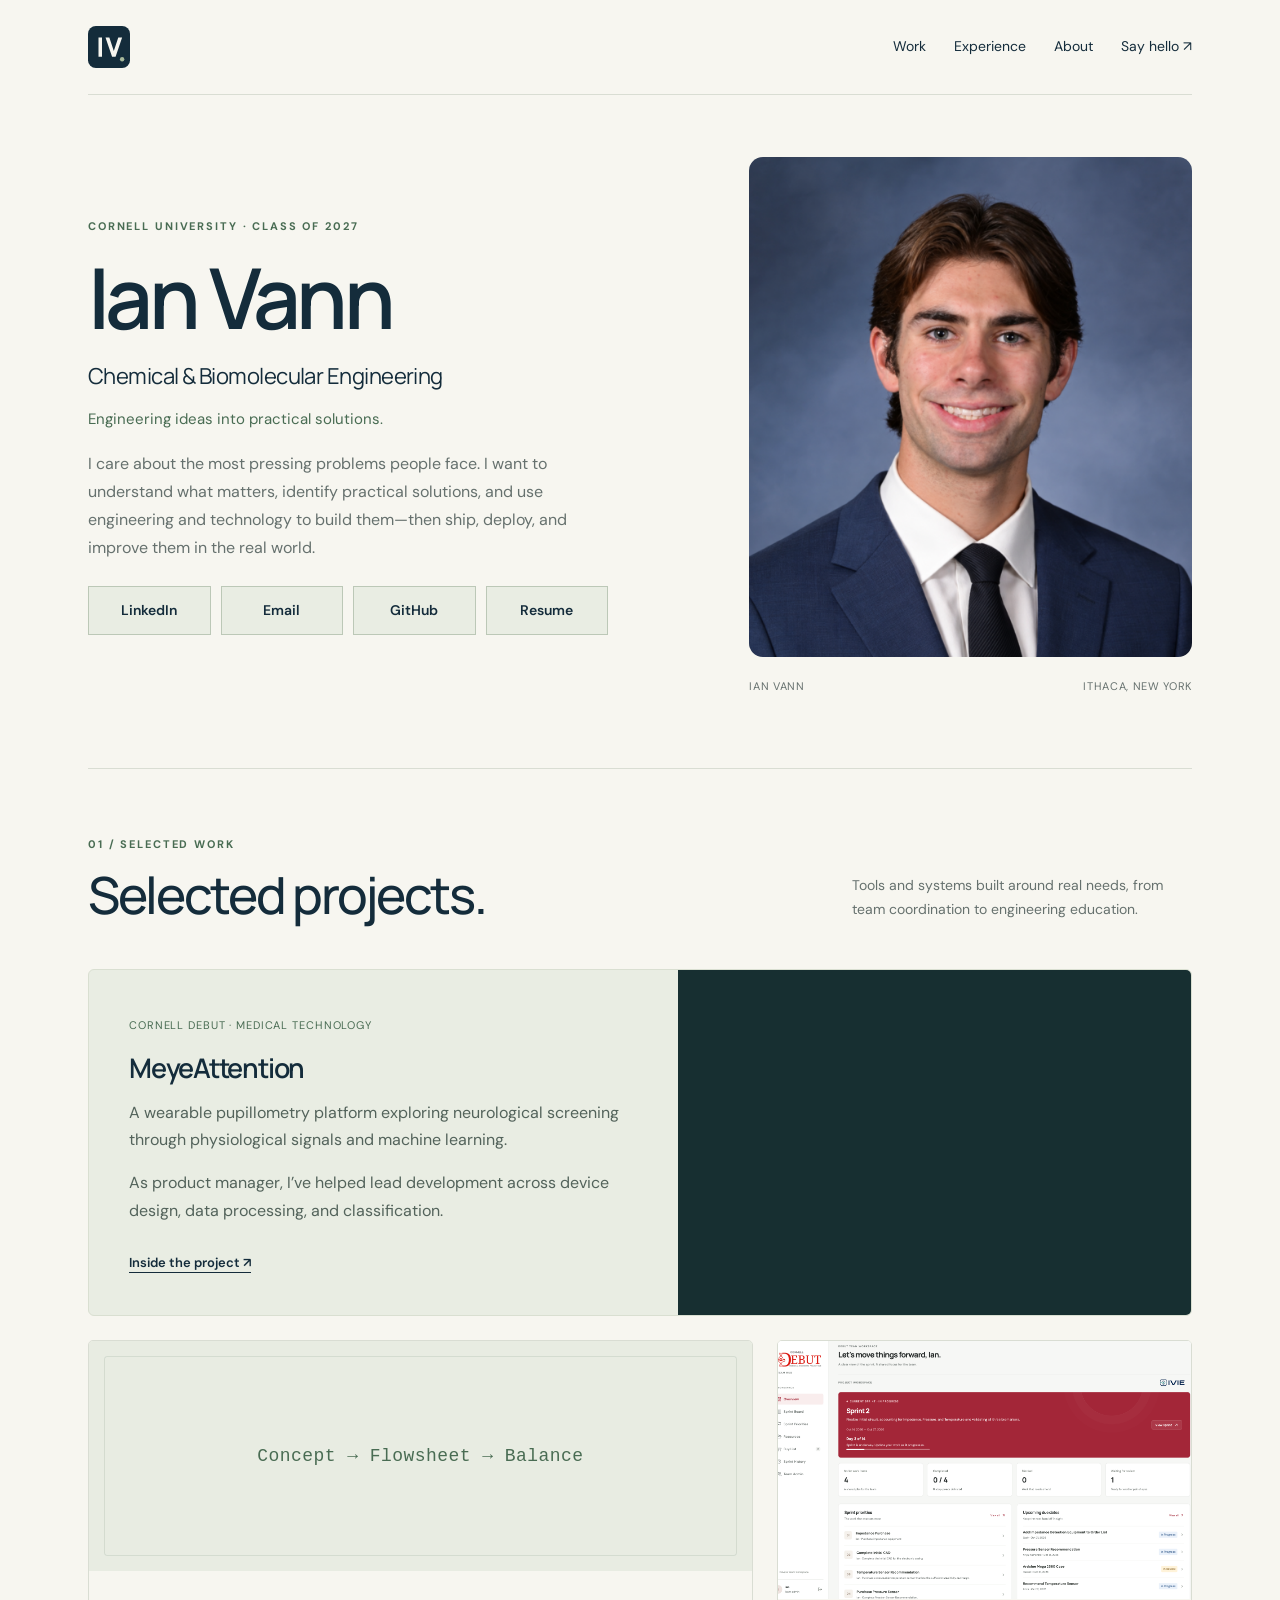
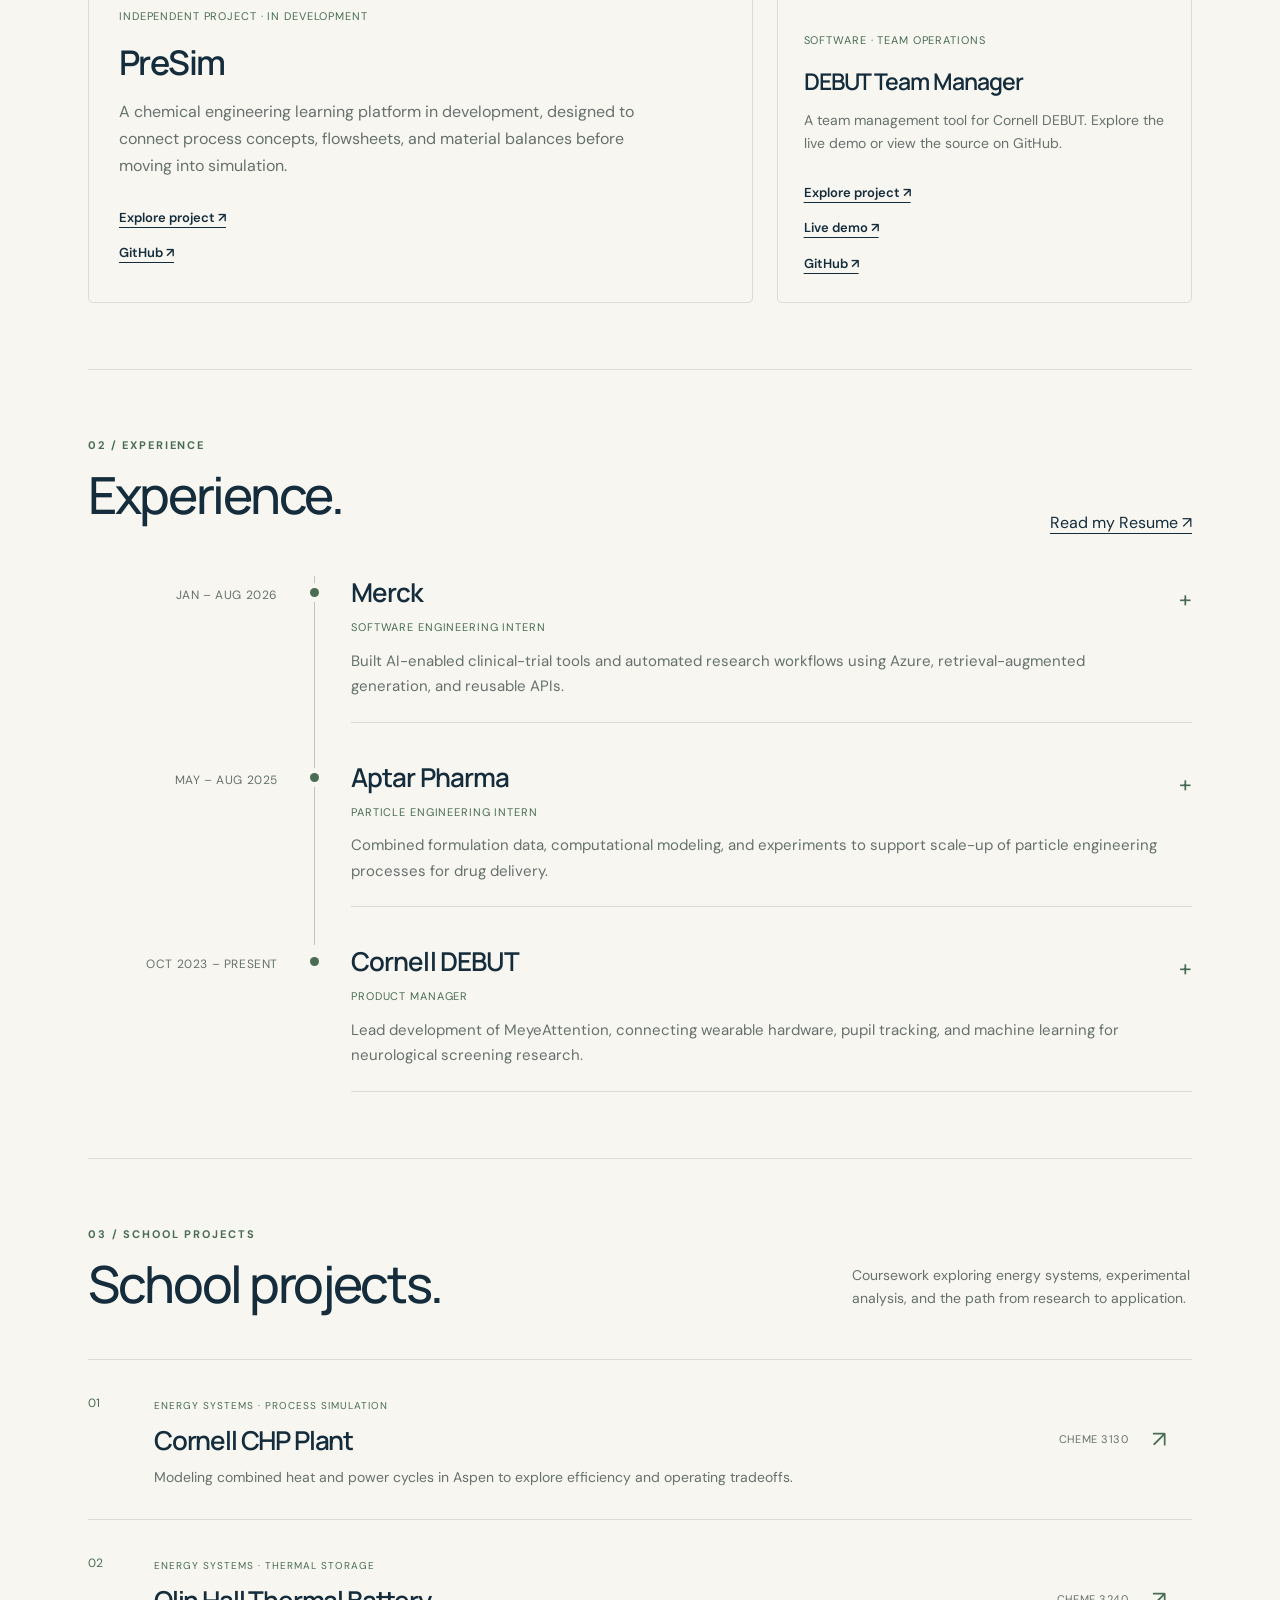
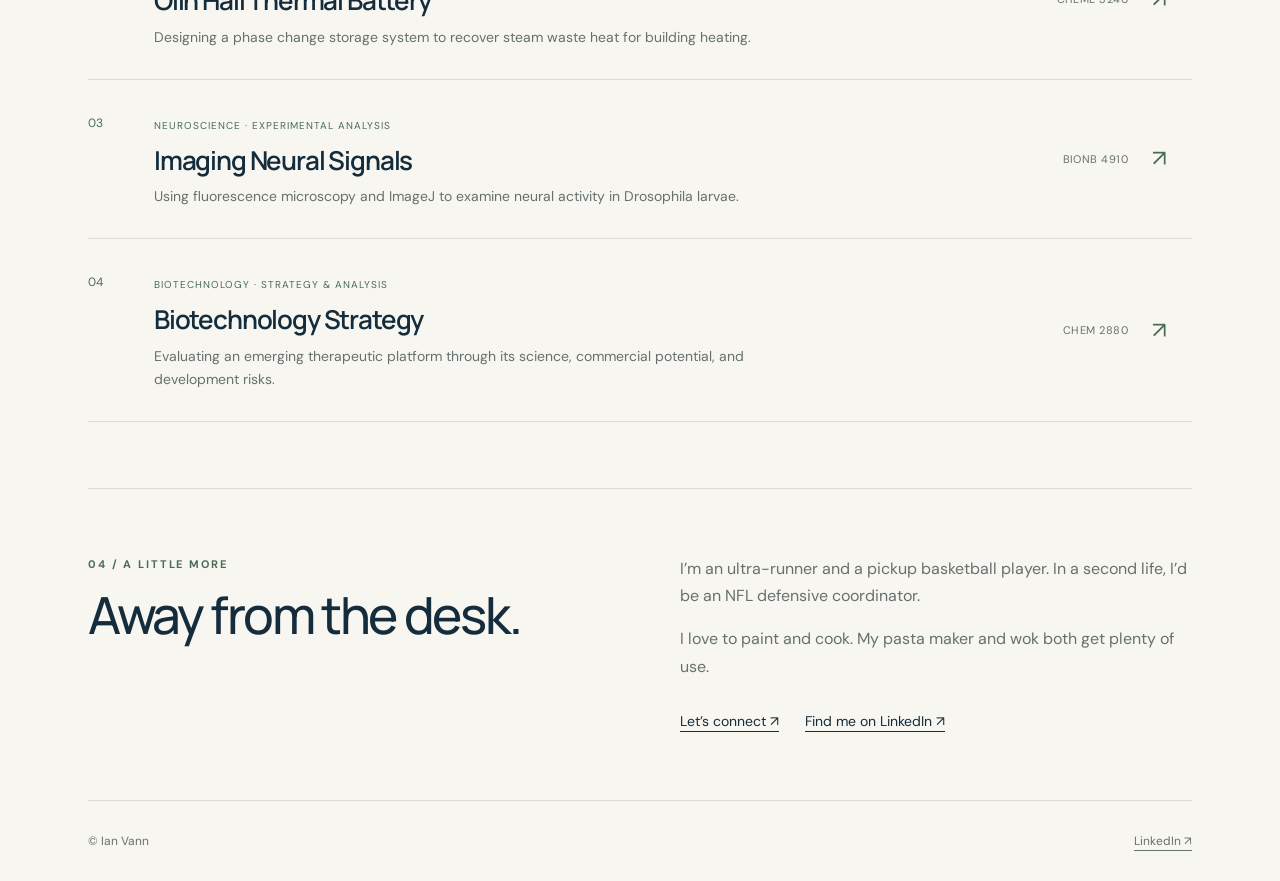
==== index.html @ 7e80efa7 "Use Ian Vann Portfolio as browser tab title" ====
<!doctype html><html lang="en"><head><meta charset="utf-8"><meta name="viewport" content="width=device-width,initial-scale=1"><meta name="description" content="Ian Vann — Cornell engineering student building practical solutions with engineering, software, and emerging technology."><meta name="theme-color" content="#f7f6f0"><title>Ian Vann Portfolio</title><link rel="stylesheet" href="./style.css?v=site-flow-1"><link rel="icon" type="image/svg+xml" href="./assets/monogram.svg"></head><body><a class="skip" href="#main">Skip to content</a><div class="wrap"><header class="nav"><a class="brand" href="./" aria-label="Ian Vann home"><img class="brand-mark" src="./assets/monogram.svg" alt="IV" width="42" height="42"></a><nav class="navlinks" aria-label="Main navigation"><a href="./#work">Work</a><a href="./#experience">Experience</a><a href="./#about">About</a><a href="mailto:icv3@cornell.edu">Say hello ↗</a></nav></header><main id="main"><section class="hero"><div><div class="eyebrow">Cornell University · Class of 2027</div><h1 class="name-heading">Ian Vann</h1><p class="major">Chemical &amp; Biomolecular Engineering</p><p class="personal-tagline">Engineering ideas into practical solutions.</p><p class="hero-belief">I care about the most pressing problems people face. I want to understand what matters, identify practical solutions, and use engineering and technology to build them—then ship, deploy, and improve them in the real world.</p><nav class="profile-nodes" aria-label="Profiles and contact"><a class="profile-node" href="https://www.linkedin.com/in/ian-vann/">LinkedIn</a><a class="profile-node" href="mailto:icv3@cornell.edu">Email</a><a class="profile-node" href="https://github.com/iQuarter11">GitHub</a><a class="profile-node" href="assets/ian-vann-resume.pdf">Resume</a></nav></div><figure class="portrait"><img src="assets/headshot.png" alt="Ian Vann" fetchpriority="high"><figcaption><span>IAN VANN</span><span>ITHACA, NEW YORK</span></figcaption></figure></section>
<section class="section" id="work"><div class="sectionhead"><div><div class="eyebrow">01 / Selected work</div><h2>Selected projects.</h2></div><p>Tools and systems built around real needs, from team coordination to engineering education.</p></div><article class="featured"><div class="featurecopy"><span class="tag">Cornell DEBUT · Medical technology</span><h3>MeyeAttention</h3><p>A wearable pupillometry platform exploring neurological screening through physiological signals and machine learning.</p><p>As product manager, I’ve helped lead development across device design, data processing, and classification.</p><a class="more" href="projects/meyeattention.html">Inside the project ↗</a></div><div class="video"><iframe src="https://www.youtube-nocookie.com/embed/VHh6c-7uNEg" title="MeyeAttention project video" loading="lazy" allow="accelerometer; autoplay; clipboard-write; encrypted-media; gyroscope; picture-in-picture; web-share" allowfullscreen referrerpolicy="strict-origin-when-cross-origin"></iframe></div></article><div class="grid"><article class="card presim-feature"><div class="art" aria-hidden="true"><pre>Concept → Flowsheet → Balance</pre></div><div class="cardcopy"><span class="tag">Independent project · In development</span><h3>PreSim</h3><p>A chemical engineering learning platform in development, designed to connect process concepts, flowsheets, and material balances before moving into simulation.</p><a class="more" href="projects/presim.html">Explore project ↗</a><br><a class="more" href="https://github.com/iQuarter11/PreSim">GitHub ↗</a></div></article><article class="card"><a class="demo-preview" href="projects/debut-manager.html" aria-label="Read about DEBUT Team Manager"><img src="assets/debut-app.png" alt="DEBUT Team Manager dashboard showing the current sprint, team priorities, and upcoming due dates" loading="lazy" ></a><div class="cardcopy"><span class="tag">Software · Team operations</span><h3>DEBUT Team Manager</h3><p>A team management tool for Cornell DEBUT. Explore the live demo or view the source on GitHub.</p><a class="more" href="projects/debut-manager.html">Explore project ↗</a><br><a class="more" href="https://debut-phase2a.vercel.app/">Live demo ↗</a><br><a class="more" href="https://github.com/iQuarter11/debut-phase2a">GitHub ↗</a></div></article></div></section>
<section class="section" id="experience"><div class="sectionhead"><div><div class="eyebrow">02 / Experience</div><h2>Experience.</h2></div><a href="assets/ian-vann-resume.pdf">Read my Resume ↗</a></div><ol class="timeline"><li class="timeline-entry"><p class="timeline-date">JAN – AUG 2026</p><details class="timeline-role"><summary><span class="timeline-company">Merck</span><span class="tag">Software Engineering Intern</span><span class="timeline-brief">Built AI-enabled clinical-trial tools and automated research workflows using Azure, retrieval-augmented generation, and reusable APIs.</span><span class="timeline-toggle" aria-hidden="true">+</span></summary><p>Owned development of a clinical-trial intelligence platform using Microsoft Copilot Studio, retrieval-augmented generation, Azure Functions, and an MCP server connected to ClinicalTrials.gov. Built reusable tools to query, standardize, and compare study records for research, clinical, and commercial teams. Also automated study-design generation through Power Automate, replacing an outsourced process and eliminating approximately $800K in external labor costs.</p></details></li><li class="timeline-entry"><p class="timeline-date">MAY – AUG 2025</p><details class="timeline-role"><summary><span class="timeline-company">Aptar Pharma</span><span class="tag">Particle Engineering Intern</span><span class="timeline-brief">Combined formulation data, computational modeling, and experiments to support scale-up of particle engineering processes for drug delivery.</span><span class="timeline-toggle" aria-hidden="true">+</span></summary><p>Developed a multivariate dataset connecting feed viscosity, atomization energy, particle size, powder yield, formulation composition, and stability. Used model predictions and experimental design to identify process conditions for scale-up to 300 g/hr—a 16× throughput increase while maintaining target particle-size distributions. The work supported formulations for pulmonary and nose-to-brain drug delivery.</p></details></li><li class="timeline-entry"><p class="timeline-date">OCT 2023 – PRESENT</p><details class="timeline-role"><summary><span class="timeline-company">Cornell DEBUT</span><span class="tag">Product Manager</span><span class="timeline-brief">Lead development of MeyeAttention, connecting wearable hardware, pupil tracking, and machine learning for neurological screening research.</span><span class="timeline-toggle" aria-hidden="true">+</span></summary><p>Lead an interdisciplinary engineering team through product definition, device development, computational integration, testing, and validation for MeyeAttention. Developed a pipeline connecting pupillometry data acquisition, feature processing, and CNN and logistic regression models, including biomarkers linked to responses during visual tasks. Our team won first place overall at the 2025 BMES Medtronic Student Design Competition.</p></details></li></ol></section>
<section class="section" id="school"><div class="sectionhead"><div><div class="eyebrow">03 / School projects</div><h2>School projects.</h2></div><p>Coursework exploring energy systems, experimental analysis, and the path from research to application.</p></div><div class="school-list"><a class="school-row" href="projects/chp.html"><span class="school-number">01</span><div class="school-row-content"><span class="tag">Energy systems · Process simulation</span><h3>Cornell CHP Plant</h3><p>Modeling combined heat and power cycles in Aspen to explore efficiency and operating tradeoffs.</p></div><span class="school-course">CHEME 3130</span><span class="school-arrow" aria-hidden="true">↗</span></a><a class="school-row" href="projects/thermal-battery.html"><span class="school-number">02</span><div class="school-row-content"><span class="tag">Energy systems · Thermal storage</span><h3>Olin Hall Thermal Battery</h3><p>Designing a phase change storage system to recover steam waste heat for building heating.</p></div><span class="school-course">CHEME 3240</span><span class="school-arrow" aria-hidden="true">↗</span></a><a class="school-row" href="projects/neurophysiology.html"><span class="school-number">03</span><div class="school-row-content"><span class="tag">Neuroscience · Experimental analysis</span><h3>Imaging Neural Signals</h3><p>Using fluorescence microscopy and ImageJ to examine neural activity in Drosophila larvae.</p></div><span class="school-course">BIONB 4910</span><span class="school-arrow" aria-hidden="true">↗</span></a><a class="school-row" href="projects/photys.html"><span class="school-number">04</span><div class="school-row-content"><span class="tag">Biotechnology · Strategy &amp; analysis</span><h3>Biotechnology Strategy</h3><p>Evaluating an emerging therapeutic platform through its science, commercial potential, and development risks.</p></div><span class="school-course">CHEM 2880</span><span class="school-arrow" aria-hidden="true">↗</span></a></div></section>
<section class="section" id="about"><div class="personal"><div><div class="eyebrow">04 / A little more</div><h2>Away from the desk.</h2></div><div><p>I’m an ultra-runner and a pickup basketball player. In a second life, I’d be an NFL defensive coordinator.</p><p>I love to paint and cook. My pasta maker and wok both get plenty of use.</p><div class="links"><a href="mailto:icv3@cornell.edu">Let’s connect ↗</a><a href="https://www.linkedin.com/in/ian-vann/">Find me on LinkedIn ↗</a></div></div></div></section></main><footer class="footer"><span>© Ian Vann</span><a href="https://www.linkedin.com/in/ian-vann/">LinkedIn ↗</a></footer></div></body></html>
---- style.css ----
@import url('https://fonts.googleapis.com/css2?family=DM+Sans:wght@400;500;600;700&family=Manrope:wght@400;500;600;700;800&display=swap');
:root{--paper:#f7f6f0;--ink:#142c3b;--green:#496c53;--muted:#66716e;--line:#d9ddd3}*{box-sizing:border-box}html{scroll-behavior:smooth;scroll-padding-top:100px}body{margin:0;background:var(--paper);color:var(--ink);font:16px/1.7 'DM Sans',sans-serif}a{color:inherit;text-underline-offset:5px}a:hover{color:var(--green)}a:focus-visible,button:focus-visible{outline:3px solid var(--green);outline-offset:5px}h1,h2,h3{font-family:Manrope,sans-serif;line-height:1.13;letter-spacing:-.045em}h1{font-size:clamp(48px,7vw,94px);margin:18px 0 28px;font-weight:600}h2{font-size:clamp(34px,4vw,52px);font-weight:500;margin:12px 0 28px}h3{font-size:27px;font-weight:600;margin:15px 0}p{max-width:650px}.wrap{max-width:1200px;margin:auto;padding:0 48px}.nav{display:flex;align-items:center;justify-content:space-between;padding:26px 0;border-bottom:1px solid var(--line);gap:24px}.brand{text-decoration:none;font-weight:700;font-size:20px;letter-spacing:-1px}.navlinks{display:flex;gap:28px;font-size:14px}.navlinks a{text-decoration:none}.hero{display:grid;grid-template-columns:1.35fr 1fr;gap:88px;align-items:center;padding:90px 0 100px}.eyebrow{text-transform:uppercase;font-size:11px;letter-spacing:.17em;font-weight:700;color:var(--green)}.intro{font-size:19px;color:var(--muted);max-width:570px}.portrait{margin:0;position:relative}.portrait img{width:100%;height:470px;object-fit:cover;object-position:center 28%;border-radius:100px 3px 3px 3px}.portrait figcaption{display:flex;justify-content:space-between;font-size:11px;letter-spacing:.06em;margin-top:12px;color:var(--muted)}.links{display:flex;gap:26px;flex-wrap:wrap;margin-top:30px;font-size:14px}.section{padding:76px 0;border-top:1px solid var(--line)}.sectionhead{display:flex;justify-content:space-between;align-items:end;gap:24px;margin-bottom:32px}.sectionhead p{max-width:340px;color:var(--muted);font-size:14px}.featured{display:grid;grid-template-columns:1.15fr 1fr;background:#e9ede3;border:1px solid #d9dfd1;border-radius:6px;overflow:hidden}.featurecopy{padding:40px}.featurecopy p{color:#53635b}.video{display:flex;align-items:center;background:#172f31;padding:24px}.video iframe{width:100%;aspect-ratio:16/9;border:0;border-radius:4px}.tag{font-size:11px;letter-spacing:.08em;text-transform:uppercase;color:var(--green)}.grid{display:grid;grid-template-columns:repeat(3,1fr);gap:24px;margin-top:24px}.card{border:1px solid var(--line);border-radius:5px;overflow:hidden;transition:transform .2s,box-shadow .2s}.card:hover{transform:translateY(-4px);box-shadow:0 12px 30px #142c3b09}.art{height:190px;background:#e8ece2;display:flex;align-items:center;justify-content:center;position:relative;overflow:hidden}.art pre{font:13px/2 monospace;color:var(--green);text-align:center}.art .symbol{font:500 80px Manrope;color:#496c5370;letter-spacing:-8px}.art:after{content:'';position:absolute;inset:15px;border:1px solid #496c5320;border-radius:3px}.cardcopy{padding:26px}.cardcopy h3{font-size:23px}.cardcopy p{font-size:14px;color:var(--muted)}.more{display:inline-block;font-size:13px;font-weight:600;margin-top:12px}.experience{display:grid;grid-template-columns:1fr 2fr;gap:60px}.role{padding:26px 0;border-bottom:1px solid var(--line)}.role:first-child{padding-top:0}.rolehead{display:flex;justify-content:space-between;gap:20px}.rolehead h3{font-size:22px;margin:0}.date{font-size:12px;color:var(--muted)}.role p{font-size:15px;color:var(--muted)}.personal{display:grid;grid-template-columns:1fr 1fr;gap:80px}.personal p{color:var(--muted)}.footer{padding:30px 0;display:flex;justify-content:space-between;font-size:12px;color:var(--muted);border-top:1px solid var(--line)}.projecthero{padding:70px 0 45px;max-width:850px}.projecthero h1{font-size:clamp(44px,6vw,76px)}.projectbody{display:grid;grid-template-columns:1fr 2fr;gap:70px;padding:48px 0 100px;border-top:1px solid var(--line)}.projectbody h2{font-size:30px}.projectbody p{color:var(--muted)}.note{padding:20px 24px;background:#e9ede3;border-left:3px solid var(--green)}.skip{position:absolute;left:15px;top:-100px}.skip:focus{top:15px;background:white;padding:10px;z-index:9}@media(max-width:800px){.wrap{padding:0 24px}.hero{gap:35px;padding:55px 0;grid-template-columns:1fr}.portrait{max-width:420px}.portrait img{height:400px}.grid{grid-template-columns:1fr}.featured,.experience,.personal,.projectbody{grid-template-columns:1fr;gap:30px}.section{padding:50px 0}.sectionhead{display:block}.navlinks{gap:16px;font-size:12px}.featurecopy{padding:28px}.hero h1{max-width:600px}.rolehead{display:block}.footer{gap:20px}.art{height:160px}}@media(prefers-reduced-motion:reduce){html{scroll-behavior:auto}*{transition:none!important}}
.demo-preview{display:block;background:#fff;overflow:hidden}.demo-preview img{display:block;width:100%;height:auto;aspect-ratio:16/9;object-fit:cover;transition:transform .2s}.demo-preview:hover img{transform:scale(1.025)}

.hero .name-heading{font-size:clamp(56px,7vw,88px);margin:16px 0 22px;letter-spacing:-.055em;font-weight:600}.major{font-family:Manrope,sans-serif;font-size:clamp(19px,2.1vw,25px);line-height:1.4;letter-spacing:-.025em;margin:0 0 15px;max-width:500px}.personal-tagline{color:var(--muted);font-size:17px;line-height:1.6;max-width:440px;margin:0}.contact-links{display:flex;flex-wrap:wrap;gap:12px 24px;max-width:510px;margin-top:32px;padding-top:24px;border-top:1px solid var(--line)}.contact-links a{font-size:14px;text-decoration:none;white-space:nowrap}.contact-links a:hover{text-decoration:underline}.contact-links span{color:var(--green);margin-left:3px}@media(max-width:800px){.hero .name-heading{margin-bottom:18px}.contact-links{gap:12px 22px}.hero{padding-top:50px}}

/* Opening layout and profile tiles */
.hero{grid-template-columns:minmax(0,1.35fr) minmax(0,1fr);gap:64px;padding:70px 0 82px;align-items:center}.hero .name-heading{margin:14px 0 16px;font-size:clamp(56px,6.8vw,84px)}.hero .major{font-size:22px;max-width:450px;margin-bottom:14px;line-height:1.45}.hero .personal-tagline{font-size:16px;max-width:410px;line-height:1.65}.profile-nodes{display:grid;grid-template-columns:repeat(2,minmax(0,1fr));gap:12px;margin-top:30px;max-width:520px}.profile-node{display:flex;align-items:center;gap:12px;padding:16px 14px;min-height:84px;text-decoration:none;background:#fffdf7;border:1px solid var(--line);border-radius:10px;transition:background .18s,border-color .18s,transform .18s}.profile-node:hover{background:#edf0e7;border-color:#a5b49e;transform:translateY(-2px)}.node-icon{display:flex;align-items:center;justify-content:center;width:34px;height:34px;flex-shrink:0;border-radius:8px;background:#e9ede3;color:var(--green);font-size:15px;font-weight:700}.profile-node>span:nth-child(2){font-size:14px;line-height:1.4;font-weight:600;min-width:0}.profile-node small{display:block;color:var(--muted);font-size:11px;font-weight:400;margin-top:4px;overflow-wrap:anywhere}.node-arrow{margin-left:auto;align-self:flex-start;color:var(--green);font-size:15px}.phone-link{display:inline-block;margin-top:17px;font-size:12px;color:var(--muted);text-decoration:none}.phone-link:hover{text-decoration:underline}.hero .portrait img{height:500px;border-radius:14px;object-position:center 28%}@media(max-width:800px){.hero{grid-template-columns:1fr;gap:36px;padding:44px 0 52px}.hero .major{font-size:20px}.hero .portrait{max-width:100%;width:100%}.hero .portrait img{height:380px;object-position:center 30%}.profile-nodes{max-width:100%}.profile-node{padding:14px 12px;gap:10px}}@media(max-width:360px){.profile-nodes{grid-template-columns:1fr}}

/* Square navigation blocks: the entire block is a link. */
.hero .profile-nodes{display:grid;grid-template-columns:repeat(4,minmax(0,1fr));gap:12px;max-width:520px;margin-top:30px}.hero .profile-node{display:flex;align-items:center;justify-content:center;aspect-ratio:1;min-height:0;padding:8px;border:1px solid #bcc8b7;border-radius:0;background:#e9ede3;color:var(--ink);font-size:14px;font-weight:600;text-decoration:none;text-align:center;box-shadow:none}.hero .profile-node:hover{background:var(--green);border-color:var(--green);color:white;transform:translateY(-2px)}@media(max-width:480px){.hero .profile-nodes{grid-template-columns:repeat(2,minmax(0,1fr));max-width:320px;gap:12px}.hero .profile-node{font-size:16px}}

.hero .profile-nodes{gap:10px}.hero .profile-node{aspect-ratio:auto;min-height:48px;padding:12px 10px}@media(max-width:480px){.hero .profile-nodes{max-width:100%}.hero .profile-node{font-size:14px;min-height:46px}}

.timeline{list-style:none;margin:40px 0 0;padding:0}.timeline-entry{display:grid;grid-template-columns:190px minmax(0,1fr);position:relative;gap:36px}.timeline-date{font-size:12px;letter-spacing:.05em;color:var(--muted);margin:0;padding:9px 0 40px;text-align:right}.timeline-role{position:relative;border-left:1px solid #bac8b5;padding:0 0 38px 36px}.timeline-role:before{content:'';position:absolute;left:-5px;top:12px;width:9px;height:9px;border-radius:50%;background:var(--green);box-shadow:0 0 0 5px var(--paper)}.timeline-entry:last-child .timeline-role{padding-bottom:0;border-left-color:transparent}.timeline-role summary{list-style:none;cursor:pointer;position:relative;padding:0 34px 22px 0;border-bottom:1px solid var(--line)}.timeline-role summary::-webkit-details-marker{display:none}.timeline-company{display:block;font:600 26px/1.3 Manrope,sans-serif;letter-spacing:-.035em;margin-bottom:8px}.timeline-role .tag{display:block}.timeline-brief{display:block;font-size:15px;color:var(--muted);margin-top:12px}.timeline-toggle{position:absolute;right:0;top:4px;font-size:23px;color:var(--green);transition:transform .2s}.timeline-role[open] .timeline-toggle{transform:rotate(45deg)}.timeline-role>p{font-size:15px;color:var(--muted);margin:20px 0 0;max-width:670px}.timeline-role summary:hover .timeline-company{color:var(--green)}@media(max-width:650px){.timeline{margin-top:30px}.timeline-entry{grid-template-columns:1fr;gap:0;padding-left:22px;border-left:1px solid #bac8b5}.timeline-date{text-align:left;padding:0 0 10px;font-size:11px}.timeline-role{border:0;padding:0 0 32px}.timeline-role:before{left:-27px;top:-23px}.timeline-company{font-size:23px}.timeline-entry:last-child{border-left-color:transparent}}

.school-preview{display:flex;align-items:center;justify-content:center;height:190px;background:white;padding:18px;overflow:hidden}.school-preview img{width:100%;height:100%;object-fit:contain;transition:transform .2s}.school-preview:hover img{transform:scale(1.03)}.report-figure{margin:0 0 40px;padding:28px;background:white;border:1px solid var(--line)}.report-figure img{display:block;max-width:100%;max-height:400px;margin:auto;object-fit:contain}.report-figure figcaption{font-size:11px;color:var(--muted);text-align:center;margin-top:18px}

/* School projects: paired disciplines, generous image framing. */
.school-grid{display:grid;grid-template-columns:repeat(2,minmax(0,1fr));gap:28px}.school-grid .card{border-radius:8px;background:#fffdf7}.school-grid .school-preview{height:260px;padding:28px;background:#fff;border-bottom:1px solid var(--line)}.school-grid .school-preview img{object-fit:contain;max-width:100%;max-height:100%}.school-grid .cardcopy{padding:26px 30px 30px}.school-grid .cardcopy h3{font-size:26px;margin:12px 0}.school-grid .cardcopy p{max-width:420px;line-height:1.65}.school-grid .tag{font-size:10px;letter-spacing:.09em}.school-grid .card:has(a[href="projects/neurophysiology.html"]) .school-preview{background:#142c24}.school-grid .card:has(a[href="projects/photys.html"]) .school-preview img{max-width:250px}.school-grid .card:has(a[href="projects/thermal-battery.html"]) .school-preview img{max-width:350px}@media(max-width:650px){.school-grid{grid-template-columns:1fr;gap:24px}.school-grid .school-preview{height:230px;padding:24px}.school-grid .cardcopy{padding:24px}}

/* Full-width school project index. */
.school-list{border-top:1px solid var(--line)}.school-row{display:grid;grid-template-columns:42px minmax(0,1fr) 120px 24px;align-items:center;gap:24px;padding:30px 16px 30px 0;border-bottom:1px solid var(--line);text-decoration:none;transition:background .2s,padding .2s}.school-number{font-size:12px;color:var(--green);align-self:start;padding-top:3px;font-variant-numeric:tabular-nums}.school-row .tag{font-size:10px;letter-spacing:.1em}.school-row h3{font-size:26px;margin:9px 0 10px}.school-row p{font-size:14px;line-height:1.65;color:var(--muted);margin:0;max-width:650px}.school-course{font-size:11px;color:var(--muted);text-align:right;letter-spacing:.04em}.school-arrow{font-size:23px;color:var(--green)}.school-row:hover{background:#edf0e7;padding-left:16px}.school-row:hover h3{color:var(--green)}@media(max-width:650px){.school-row{grid-template-columns:24px minmax(0,1fr) 20px;gap:14px;padding:24px 0}.school-course{display:none}.school-row h3{font-size:22px}.school-row .tag{font-size:9px}.school-row p{font-size:13px}.school-row:hover{padding-left:8px}}

#work>.grid{grid-template-columns:minmax(0,1.6fr) minmax(0,1fr);align-items:stretch}.presim-feature .cardcopy{padding:30px}.presim-feature .cardcopy h3{font-size:34px}.presim-feature .cardcopy p{font-size:16px;max-width:520px}.presim-feature .art{height:230px}.presim-feature .art pre{font-size:18px;letter-spacing:.025em}#work>.grid>.card:not(.presim-feature) .demo-preview img{aspect-ratio:16/10;object-fit:cover;object-position:top}@media(max-width:800px){#work>.grid{grid-template-columns:1fr}.presim-feature .art{height:190px}}

.hero .personal-tagline{font-size:15px;color:var(--green);margin-top:4px}.hero-belief{font-size:16px;line-height:1.75;color:var(--muted);max-width:490px;margin:18px 0 0}.hero .profile-nodes{margin-top:24px}.hero{padding-top:62px;padding-bottom:72px}.sectionhead h2{margin-bottom:12px}.sectionhead{margin-bottom:34px}.sectionhead>p{line-height:1.7}.section{padding-top:66px;padding-bottom:66px}.personal{align-items:start}.personal p:first-child{margin-top:0}@media(max-width:800px){.hero{padding-top:42px;padding-bottom:48px}.hero-belief{font-size:15px}.section{padding-top:46px;padding-bottom:46px}}

.brand{display:inline-flex;align-items:center}.brand-mark{display:block;width:42px;height:42px}.brand:hover .brand-mark{opacity:.85}
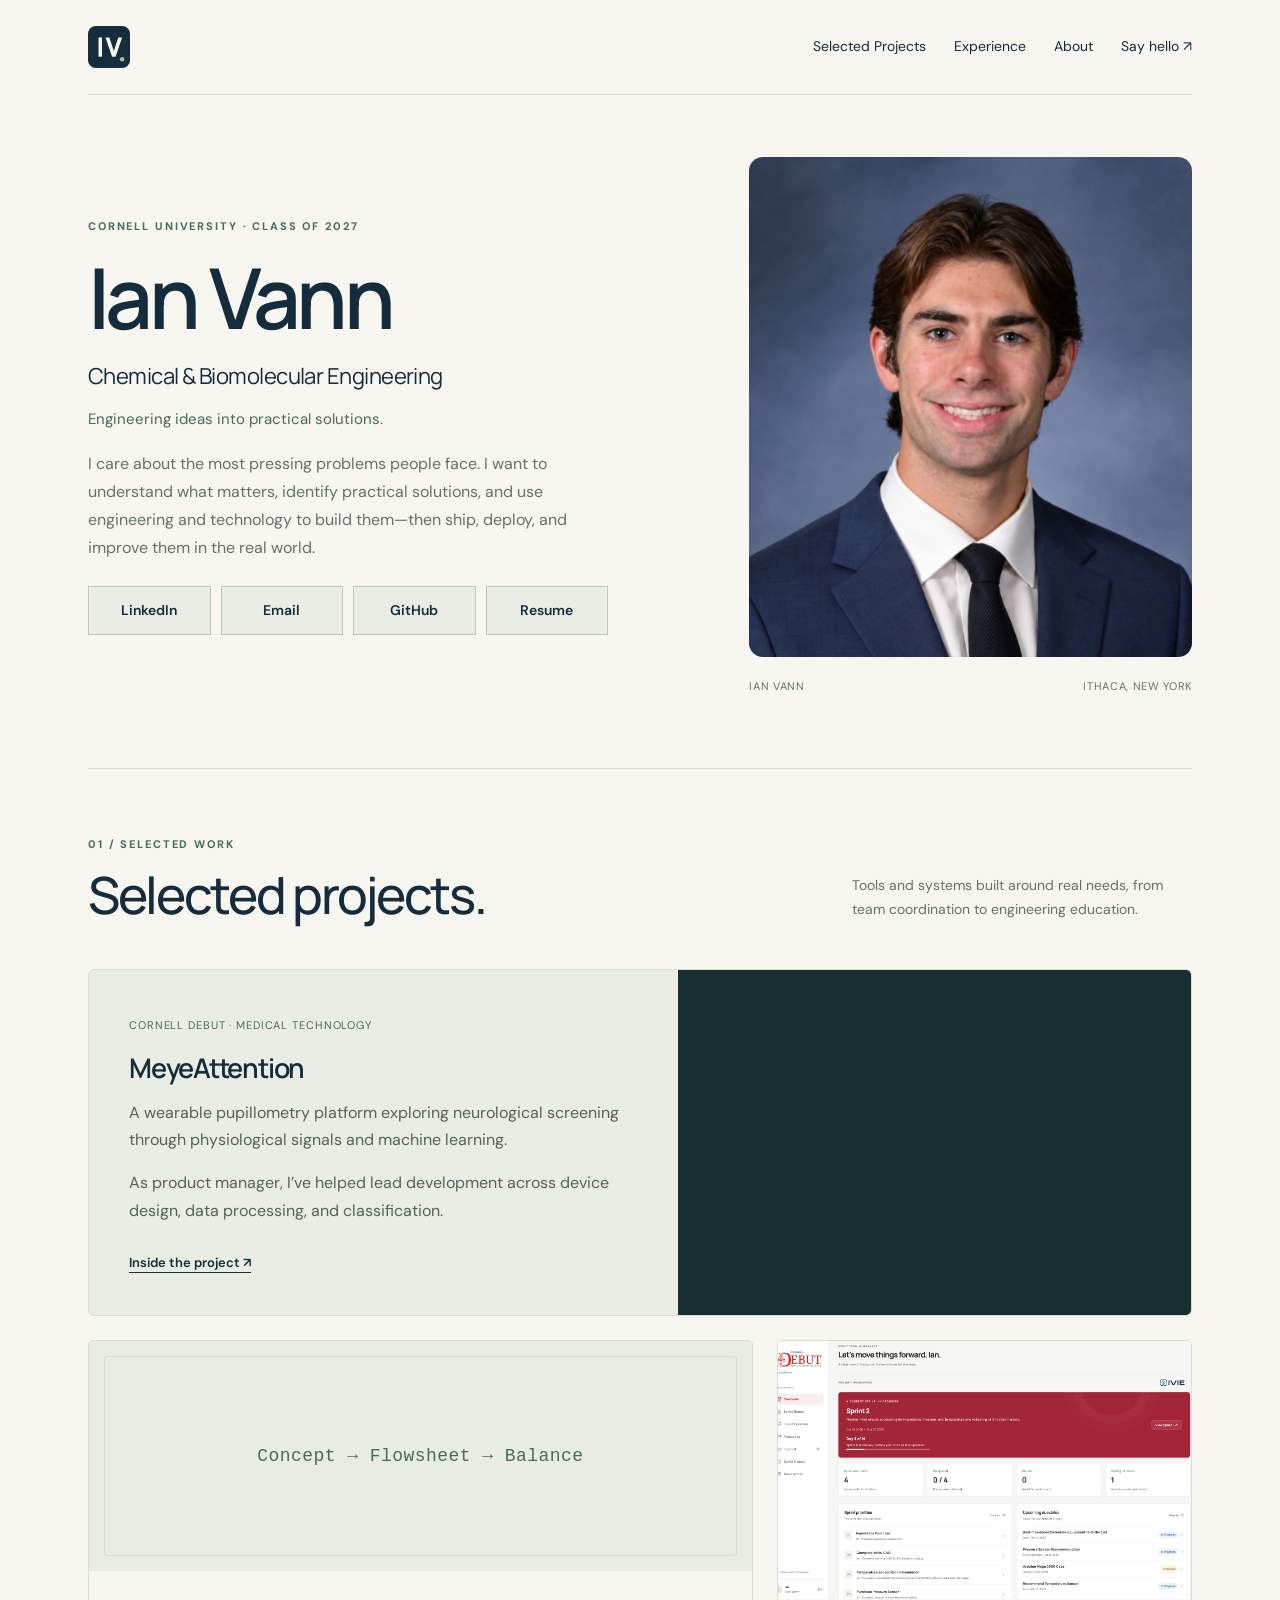
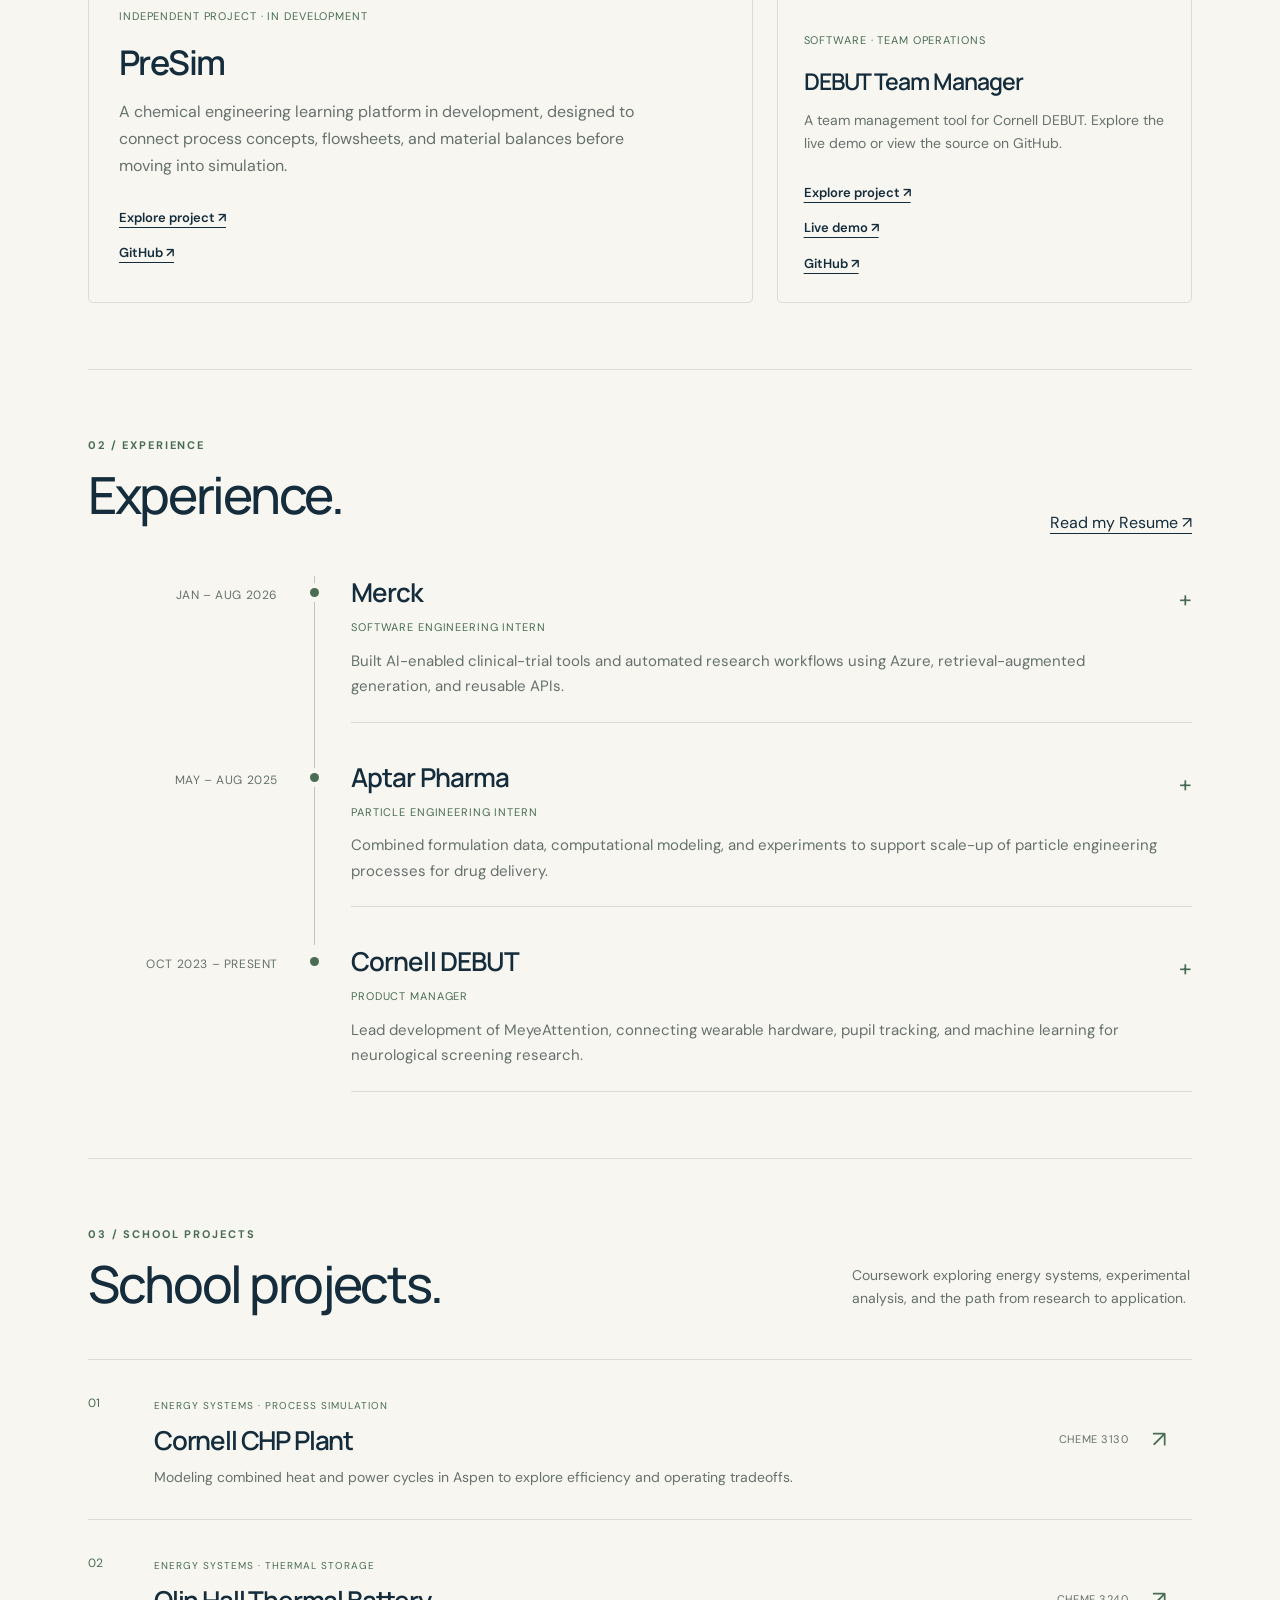
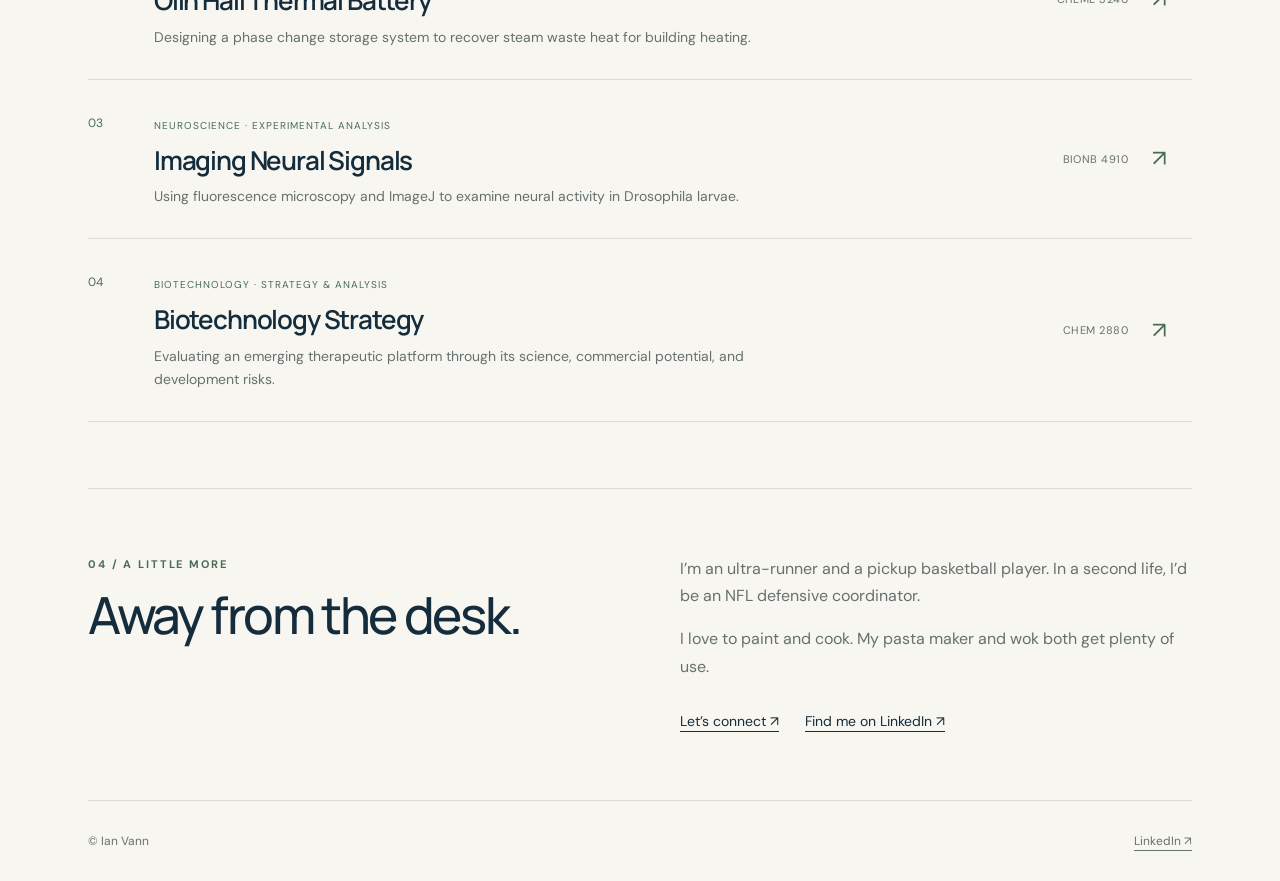
==== commit 1542cd74: "Label project navigation Selected Projects" ====
--- a/index.html
+++ b/index.html
@@ -1,4 +1,4 @@
-<!doctype html><html lang="en"><head><meta charset="utf-8"><meta name="viewport" content="width=device-width,initial-scale=1"><meta name="description" content="Ian Vann — Cornell engineering student building practical solutions with engineering, software, and emerging technology."><meta name="theme-color" content="#f7f6f0"><title>Ian Vann Portfolio</title><link rel="stylesheet" href="./style.css?v=site-flow-1"><link rel="icon" type="image/svg+xml" href="./assets/monogram.svg"></head><body><a class="skip" href="#main">Skip to content</a><div class="wrap"><header class="nav"><a class="brand" href="./" aria-label="Ian Vann home"><img class="brand-mark" src="./assets/monogram.svg" alt="IV" width="42" height="42"></a><nav class="navlinks" aria-label="Main navigation"><a href="./#work">Work</a><a href="./#experience">Experience</a><a href="./#about">About</a><a href="mailto:icv3@cornell.edu">Say hello ↗</a></nav></header><main id="main"><section class="hero"><div><div class="eyebrow">Cornell University · Class of 2027</div><h1 class="name-heading">Ian Vann</h1><p class="major">Chemical &amp; Biomolecular Engineering</p><p class="personal-tagline">Engineering ideas into practical solutions.</p><p class="hero-belief">I care about the most pressing problems people face. I want to understand what matters, identify practical solutions, and use engineering and technology to build them—then ship, deploy, and improve them in the real world.</p><nav class="profile-nodes" aria-label="Profiles and contact"><a class="profile-node" href="https://www.linkedin.com/in/ian-vann/">LinkedIn</a><a class="profile-node" href="mailto:icv3@cornell.edu">Email</a><a class="profile-node" href="https://github.com/iQuarter11">GitHub</a><a class="profile-node" href="assets/ian-vann-resume.pdf">Resume</a></nav></div><figure class="portrait"><img src="assets/headshot.png" alt="Ian Vann" fetchpriority="high"><figcaption><span>IAN VANN</span><span>ITHACA, NEW YORK</span></figcaption></figure></section>
+<!doctype html><html lang="en"><head><meta charset="utf-8"><meta name="viewport" content="width=device-width,initial-scale=1"><meta name="description" content="Ian Vann — Cornell engineering student building practical solutions with engineering, software, and emerging technology."><meta name="theme-color" content="#f7f6f0"><title>Ian Vann Portfolio</title><link rel="stylesheet" href="./style.css?v=site-flow-1"><link rel="icon" type="image/svg+xml" href="./assets/monogram.svg"></head><body><a class="skip" href="#main">Skip to content</a><div class="wrap"><header class="nav"><a class="brand" href="./" aria-label="Ian Vann home"><img class="brand-mark" src="./assets/monogram.svg" alt="IV" width="42" height="42"></a><nav class="navlinks" aria-label="Main navigation"><a href="./#work">Selected Projects</a><a href="./#experience">Experience</a><a href="./#about">About</a><a href="mailto:icv3@cornell.edu">Say hello ↗</a></nav></header><main id="main"><section class="hero"><div><div class="eyebrow">Cornell University · Class of 2027</div><h1 class="name-heading">Ian Vann</h1><p class="major">Chemical &amp; Biomolecular Engineering</p><p class="personal-tagline">Engineering ideas into practical solutions.</p><p class="hero-belief">I care about the most pressing problems people face. I want to understand what matters, identify practical solutions, and use engineering and technology to build them—then ship, deploy, and improve them in the real world.</p><nav class="profile-nodes" aria-label="Profiles and contact"><a class="profile-node" href="https://www.linkedin.com/in/ian-vann/">LinkedIn</a><a class="profile-node" href="mailto:icv3@cornell.edu">Email</a><a class="profile-node" href="https://github.com/iQuarter11">GitHub</a><a class="profile-node" href="assets/ian-vann-resume.pdf">Resume</a></nav></div><figure class="portrait"><img src="assets/headshot.png" alt="Ian Vann" fetchpriority="high"><figcaption><span>IAN VANN</span><span>ITHACA, NEW YORK</span></figcaption></figure></section>
 <section class="section" id="work"><div class="sectionhead"><div><div class="eyebrow">01 / Selected work</div><h2>Selected projects.</h2></div><p>Tools and systems built around real needs, from team coordination to engineering education.</p></div><article class="featured"><div class="featurecopy"><span class="tag">Cornell DEBUT · Medical technology</span><h3>MeyeAttention</h3><p>A wearable pupillometry platform exploring neurological screening through physiological signals and machine learning.</p><p>As product manager, I’ve helped lead development across device design, data processing, and classification.</p><a class="more" href="projects/meyeattention.html">Inside the project ↗</a></div><div class="video"><iframe src="https://www.youtube-nocookie.com/embed/VHh6c-7uNEg" title="MeyeAttention project video" loading="lazy" allow="accelerometer; autoplay; clipboard-write; encrypted-media; gyroscope; picture-in-picture; web-share" allowfullscreen referrerpolicy="strict-origin-when-cross-origin"></iframe></div></article><div class="grid"><article class="card presim-feature"><div class="art" aria-hidden="true"><pre>Concept → Flowsheet → Balance</pre></div><div class="cardcopy"><span class="tag">Independent project · In development</span><h3>PreSim</h3><p>A chemical engineering learning platform in development, designed to connect process concepts, flowsheets, and material balances before moving into simulation.</p><a class="more" href="projects/presim.html">Explore project ↗</a><br><a class="more" href="https://github.com/iQuarter11/PreSim">GitHub ↗</a></div></article><article class="card"><a class="demo-preview" href="projects/debut-manager.html" aria-label="Read about DEBUT Team Manager"><img src="assets/debut-app.png" alt="DEBUT Team Manager dashboard showing the current sprint, team priorities, and upcoming due dates" loading="lazy" ></a><div class="cardcopy"><span class="tag">Software · Team operations</span><h3>DEBUT Team Manager</h3><p>A team management tool for Cornell DEBUT. Explore the live demo or view the source on GitHub.</p><a class="more" href="projects/debut-manager.html">Explore project ↗</a><br><a class="more" href="https://debut-phase2a.vercel.app/">Live demo ↗</a><br><a class="more" href="https://github.com/iQuarter11/debut-phase2a">GitHub ↗</a></div></article></div></section>
 <section class="section" id="experience"><div class="sectionhead"><div><div class="eyebrow">02 / Experience</div><h2>Experience.</h2></div><a href="assets/ian-vann-resume.pdf">Read my Resume ↗</a></div><ol class="timeline"><li class="timeline-entry"><p class="timeline-date">JAN – AUG 2026</p><details class="timeline-role"><summary><span class="timeline-company">Merck</span><span class="tag">Software Engineering Intern</span><span class="timeline-brief">Built AI-enabled clinical-trial tools and automated research workflows using Azure, retrieval-augmented generation, and reusable APIs.</span><span class="timeline-toggle" aria-hidden="true">+</span></summary><p>Owned development of a clinical-trial intelligence platform using Microsoft Copilot Studio, retrieval-augmented generation, Azure Functions, and an MCP server connected to ClinicalTrials.gov. Built reusable tools to query, standardize, and compare study records for research, clinical, and commercial teams. Also automated study-design generation through Power Automate, replacing an outsourced process and eliminating approximately $800K in external labor costs.</p></details></li><li class="timeline-entry"><p class="timeline-date">MAY – AUG 2025</p><details class="timeline-role"><summary><span class="timeline-company">Aptar Pharma</span><span class="tag">Particle Engineering Intern</span><span class="timeline-brief">Combined formulation data, computational modeling, and experiments to support scale-up of particle engineering processes for drug delivery.</span><span class="timeline-toggle" aria-hidden="true">+</span></summary><p>Developed a multivariate dataset connecting feed viscosity, atomization energy, particle size, powder yield, formulation composition, and stability. Used model predictions and experimental design to identify process conditions for scale-up to 300 g/hr—a 16× throughput increase while maintaining target particle-size distributions. The work supported formulations for pulmonary and nose-to-brain drug delivery.</p></details></li><li class="timeline-entry"><p class="timeline-date">OCT 2023 – PRESENT</p><details class="timeline-role"><summary><span class="timeline-company">Cornell DEBUT</span><span class="tag">Product Manager</span><span class="timeline-brief">Lead development of MeyeAttention, connecting wearable hardware, pupil tracking, and machine learning for neurological screening research.</span><span class="timeline-toggle" aria-hidden="true">+</span></summary><p>Lead an interdisciplinary engineering team through product definition, device development, computational integration, testing, and validation for MeyeAttention. Developed a pipeline connecting pupillometry data acquisition, feature processing, and CNN and logistic regression models, including biomarkers linked to responses during visual tasks. Our team won first place overall at the 2025 BMES Medtronic Student Design Competition.</p></details></li></ol></section>
 <section class="section" id="school"><div class="sectionhead"><div><div class="eyebrow">03 / School projects</div><h2>School projects.</h2></div><p>Coursework exploring energy systems, experimental analysis, and the path from research to application.</p></div><div class="school-list"><a class="school-row" href="projects/chp.html"><span class="school-number">01</span><div class="school-row-content"><span class="tag">Energy systems · Process simulation</span><h3>Cornell CHP Plant</h3><p>Modeling combined heat and power cycles in Aspen to explore efficiency and operating tradeoffs.</p></div><span class="school-course">CHEME 3130</span><span class="school-arrow" aria-hidden="true">↗</span></a><a class="school-row" href="projects/thermal-battery.html"><span class="school-number">02</span><div class="school-row-content"><span class="tag">Energy systems · Thermal storage</span><h3>Olin Hall Thermal Battery</h3><p>Designing a phase change storage system to recover steam waste heat for building heating.</p></div><span class="school-course">CHEME 3240</span><span class="school-arrow" aria-hidden="true">↗</span></a><a class="school-row" href="projects/neurophysiology.html"><span class="school-number">03</span><div class="school-row-content"><span class="tag">Neuroscience · Experimental analysis</span><h3>Imaging Neural Signals</h3><p>Using fluorescence microscopy and ImageJ to examine neural activity in Drosophila larvae.</p></div><span class="school-course">BIONB 4910</span><span class="school-arrow" aria-hidden="true">↗</span></a><a class="school-row" href="projects/photys.html"><span class="school-number">04</span><div class="school-row-content"><span class="tag">Biotechnology · Strategy &amp; analysis</span><h3>Biotechnology Strategy</h3><p>Evaluating an emerging therapeutic platform through its science, commercial potential, and development risks.</p></div><span class="school-course">CHEM 2880</span><span class="school-arrow" aria-hidden="true">↗</span></a></div></section>
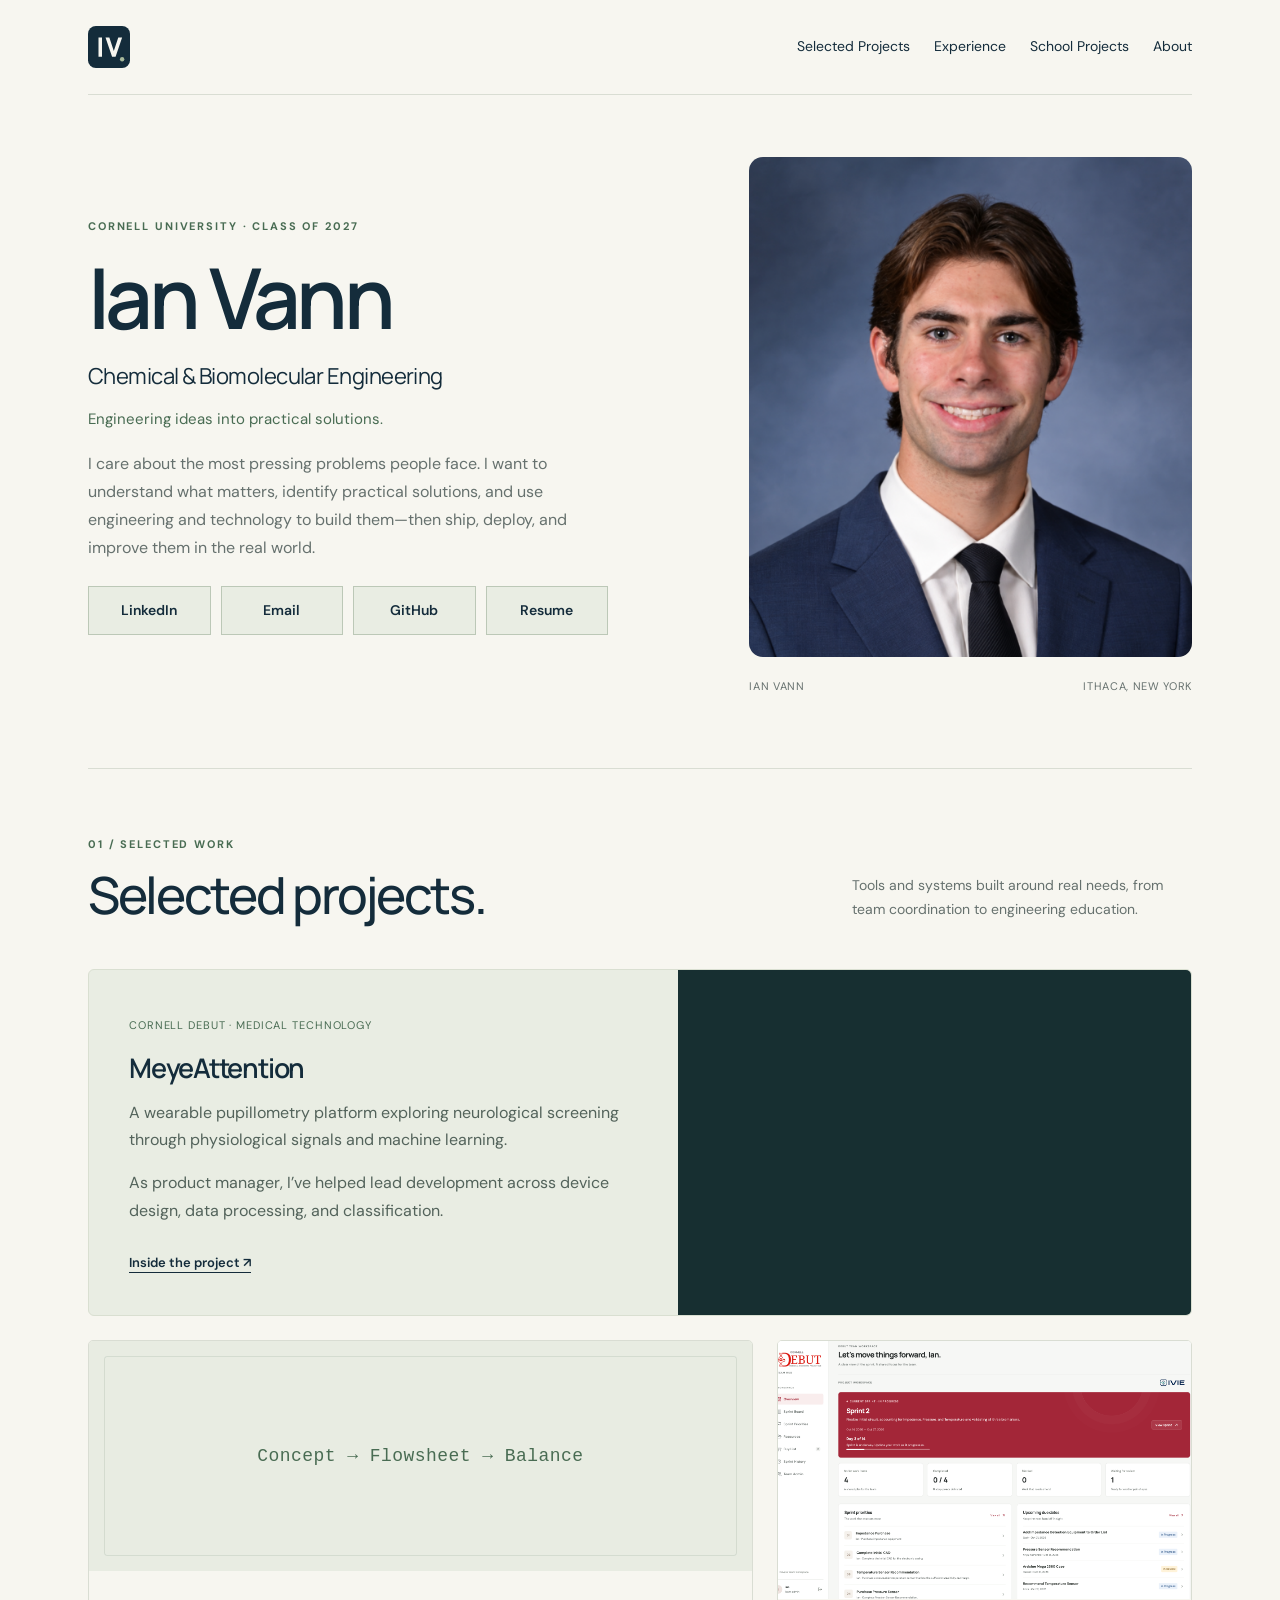
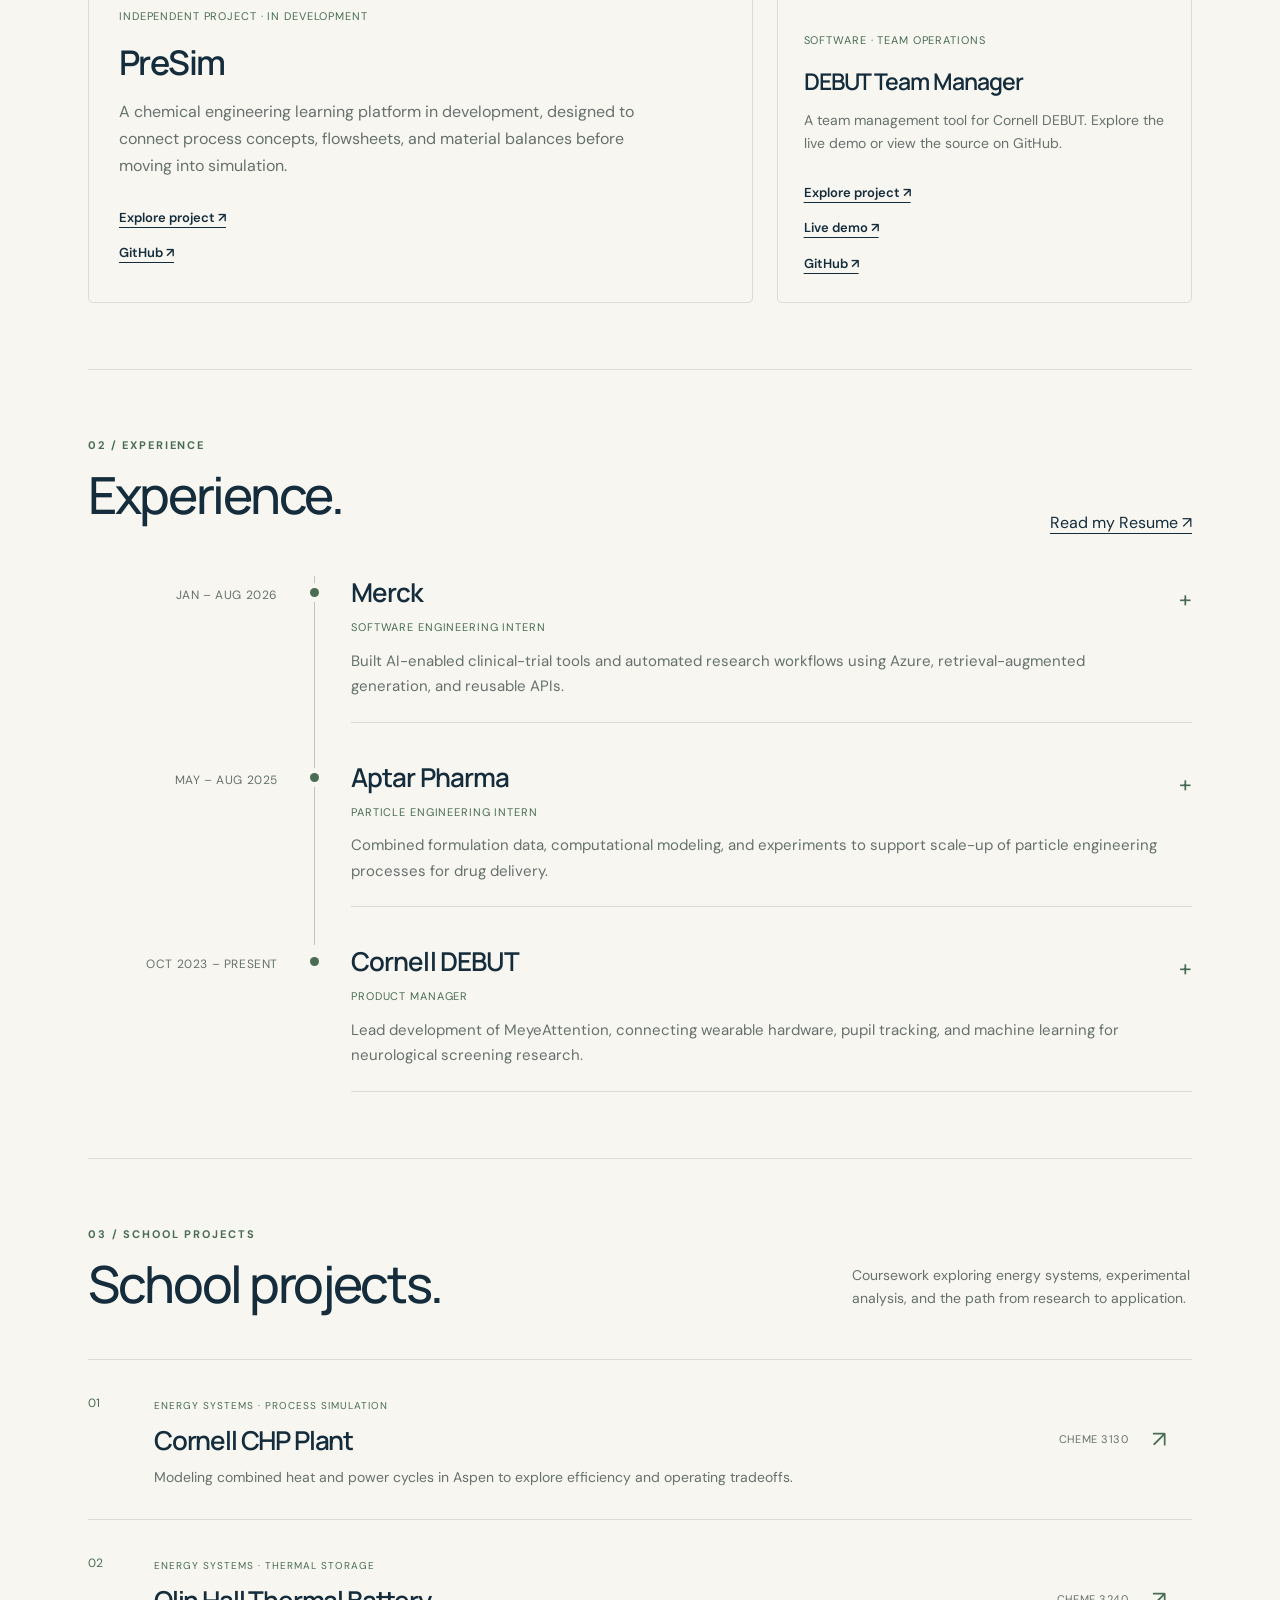
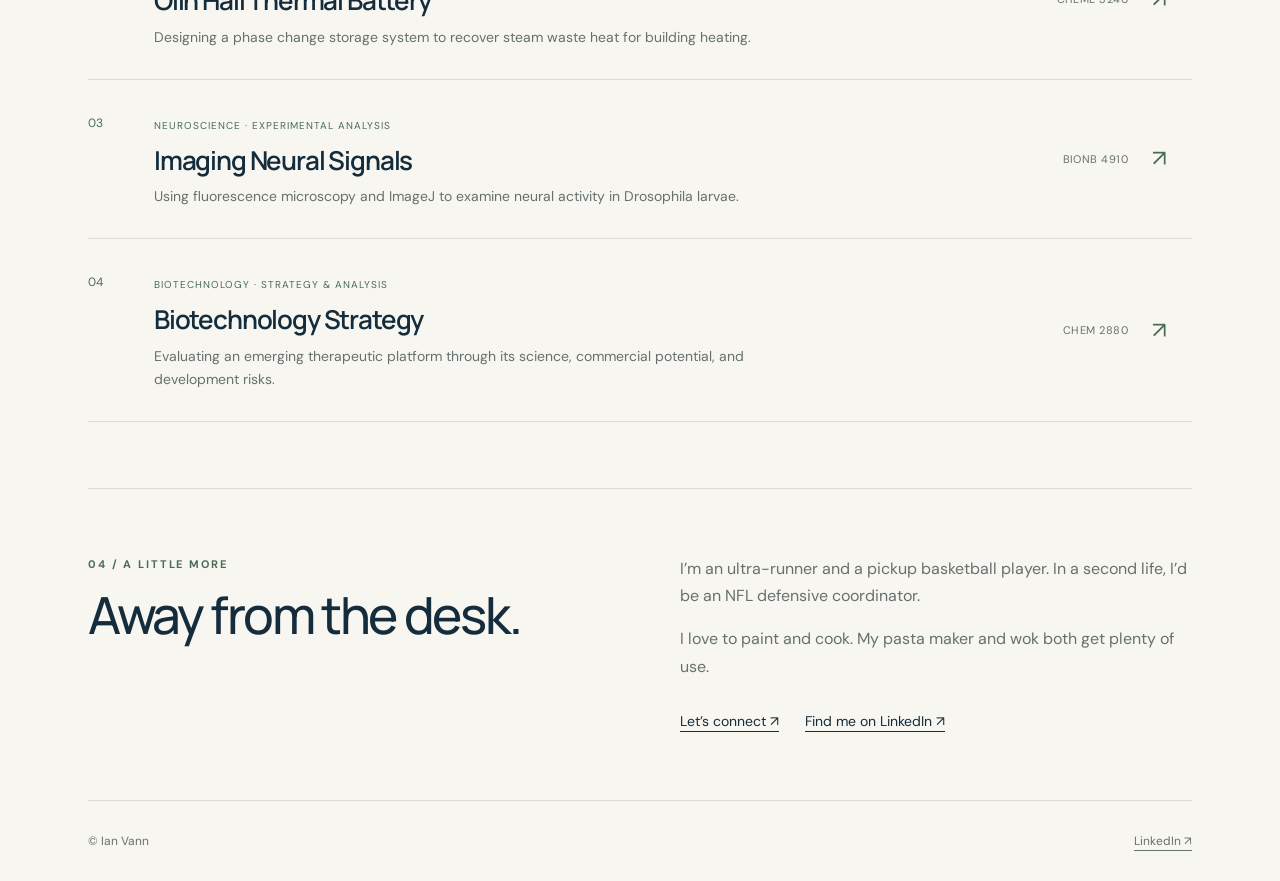
==== commit 31b01135: "Add navigation tabs for every homepage section" ====
--- a/index.html
+++ b/index.html
@@ -1,4 +1,4 @@
-<!doctype html><html lang="en"><head><meta charset="utf-8"><meta name="viewport" content="width=device-width,initial-scale=1"><meta name="description" content="Ian Vann — Cornell engineering student building practical solutions with engineering, software, and emerging technology."><meta name="theme-color" content="#f7f6f0"><title>Ian Vann Portfolio</title><link rel="stylesheet" href="./style.css?v=site-flow-1"><link rel="icon" type="image/svg+xml" href="./assets/monogram.svg"></head><body><a class="skip" href="#main">Skip to content</a><div class="wrap"><header class="nav"><a class="brand" href="./" aria-label="Ian Vann home"><img class="brand-mark" src="./assets/monogram.svg" alt="IV" width="42" height="42"></a><nav class="navlinks" aria-label="Main navigation"><a href="./#work">Selected Projects</a><a href="./#experience">Experience</a><a href="./#about">About</a><a href="mailto:icv3@cornell.edu">Say hello ↗</a></nav></header><main id="main"><section class="hero"><div><div class="eyebrow">Cornell University · Class of 2027</div><h1 class="name-heading">Ian Vann</h1><p class="major">Chemical &amp; Biomolecular Engineering</p><p class="personal-tagline">Engineering ideas into practical solutions.</p><p class="hero-belief">I care about the most pressing problems people face. I want to understand what matters, identify practical solutions, and use engineering and technology to build them—then ship, deploy, and improve them in the real world.</p><nav class="profile-nodes" aria-label="Profiles and contact"><a class="profile-node" href="https://www.linkedin.com/in/ian-vann/">LinkedIn</a><a class="profile-node" href="mailto:icv3@cornell.edu">Email</a><a class="profile-node" href="https://github.com/iQuarter11">GitHub</a><a class="profile-node" href="assets/ian-vann-resume.pdf">Resume</a></nav></div><figure class="portrait"><img src="assets/headshot.png" alt="Ian Vann" fetchpriority="high"><figcaption><span>IAN VANN</span><span>ITHACA, NEW YORK</span></figcaption></figure></section>
+<!doctype html><html lang="en"><head><meta charset="utf-8"><meta name="viewport" content="width=device-width,initial-scale=1"><meta name="description" content="Ian Vann — Cornell engineering student building practical solutions with engineering, software, and emerging technology."><meta name="theme-color" content="#f7f6f0"><title>Ian Vann Portfolio</title><link rel="stylesheet" href="./style.css?v=section-tabs-1"><link rel="icon" type="image/svg+xml" href="./assets/monogram.svg"></head><body><a class="skip" href="#main">Skip to content</a><div class="wrap"><header class="nav"><a class="brand" href="./" aria-label="Ian Vann home"><img class="brand-mark" src="./assets/monogram.svg" alt="IV" width="42" height="42"></a><nav class="navlinks" aria-label="Main navigation"><a href="./#work">Selected Projects</a><a href="./#experience">Experience</a><a href="./#school">School Projects</a><a href="./#about">About</a></nav></header><main id="main"><section class="hero"><div><div class="eyebrow">Cornell University · Class of 2027</div><h1 class="name-heading">Ian Vann</h1><p class="major">Chemical &amp; Biomolecular Engineering</p><p class="personal-tagline">Engineering ideas into practical solutions.</p><p class="hero-belief">I care about the most pressing problems people face. I want to understand what matters, identify practical solutions, and use engineering and technology to build them—then ship, deploy, and improve them in the real world.</p><nav class="profile-nodes" aria-label="Profiles and contact"><a class="profile-node" href="https://www.linkedin.com/in/ian-vann/">LinkedIn</a><a class="profile-node" href="mailto:icv3@cornell.edu">Email</a><a class="profile-node" href="https://github.com/iQuarter11">GitHub</a><a class="profile-node" href="assets/ian-vann-resume.pdf">Resume</a></nav></div><figure class="portrait"><img src="assets/headshot.png" alt="Ian Vann" fetchpriority="high"><figcaption><span>IAN VANN</span><span>ITHACA, NEW YORK</span></figcaption></figure></section>
 <section class="section" id="work"><div class="sectionhead"><div><div class="eyebrow">01 / Selected work</div><h2>Selected projects.</h2></div><p>Tools and systems built around real needs, from team coordination to engineering education.</p></div><article class="featured"><div class="featurecopy"><span class="tag">Cornell DEBUT · Medical technology</span><h3>MeyeAttention</h3><p>A wearable pupillometry platform exploring neurological screening through physiological signals and machine learning.</p><p>As product manager, I’ve helped lead development across device design, data processing, and classification.</p><a class="more" href="projects/meyeattention.html">Inside the project ↗</a></div><div class="video"><iframe src="https://www.youtube-nocookie.com/embed/VHh6c-7uNEg" title="MeyeAttention project video" loading="lazy" allow="accelerometer; autoplay; clipboard-write; encrypted-media; gyroscope; picture-in-picture; web-share" allowfullscreen referrerpolicy="strict-origin-when-cross-origin"></iframe></div></article><div class="grid"><article class="card presim-feature"><div class="art" aria-hidden="true"><pre>Concept → Flowsheet → Balance</pre></div><div class="cardcopy"><span class="tag">Independent project · In development</span><h3>PreSim</h3><p>A chemical engineering learning platform in development, designed to connect process concepts, flowsheets, and material balances before moving into simulation.</p><a class="more" href="projects/presim.html">Explore project ↗</a><br><a class="more" href="https://github.com/iQuarter11/PreSim">GitHub ↗</a></div></article><article class="card"><a class="demo-preview" href="projects/debut-manager.html" aria-label="Read about DEBUT Team Manager"><img src="assets/debut-app.png" alt="DEBUT Team Manager dashboard showing the current sprint, team priorities, and upcoming due dates" loading="lazy" ></a><div class="cardcopy"><span class="tag">Software · Team operations</span><h3>DEBUT Team Manager</h3><p>A team management tool for Cornell DEBUT. Explore the live demo or view the source on GitHub.</p><a class="more" href="projects/debut-manager.html">Explore project ↗</a><br><a class="more" href="https://debut-phase2a.vercel.app/">Live demo ↗</a><br><a class="more" href="https://github.com/iQuarter11/debut-phase2a">GitHub ↗</a></div></article></div></section>
 <section class="section" id="experience"><div class="sectionhead"><div><div class="eyebrow">02 / Experience</div><h2>Experience.</h2></div><a href="assets/ian-vann-resume.pdf">Read my Resume ↗</a></div><ol class="timeline"><li class="timeline-entry"><p class="timeline-date">JAN – AUG 2026</p><details class="timeline-role"><summary><span class="timeline-company">Merck</span><span class="tag">Software Engineering Intern</span><span class="timeline-brief">Built AI-enabled clinical-trial tools and automated research workflows using Azure, retrieval-augmented generation, and reusable APIs.</span><span class="timeline-toggle" aria-hidden="true">+</span></summary><p>Owned development of a clinical-trial intelligence platform using Microsoft Copilot Studio, retrieval-augmented generation, Azure Functions, and an MCP server connected to ClinicalTrials.gov. Built reusable tools to query, standardize, and compare study records for research, clinical, and commercial teams. Also automated study-design generation through Power Automate, replacing an outsourced process and eliminating approximately $800K in external labor costs.</p></details></li><li class="timeline-entry"><p class="timeline-date">MAY – AUG 2025</p><details class="timeline-role"><summary><span class="timeline-company">Aptar Pharma</span><span class="tag">Particle Engineering Intern</span><span class="timeline-brief">Combined formulation data, computational modeling, and experiments to support scale-up of particle engineering processes for drug delivery.</span><span class="timeline-toggle" aria-hidden="true">+</span></summary><p>Developed a multivariate dataset connecting feed viscosity, atomization energy, particle size, powder yield, formulation composition, and stability. Used model predictions and experimental design to identify process conditions for scale-up to 300 g/hr—a 16× throughput increase while maintaining target particle-size distributions. The work supported formulations for pulmonary and nose-to-brain drug delivery.</p></details></li><li class="timeline-entry"><p class="timeline-date">OCT 2023 – PRESENT</p><details class="timeline-role"><summary><span class="timeline-company">Cornell DEBUT</span><span class="tag">Product Manager</span><span class="timeline-brief">Lead development of MeyeAttention, connecting wearable hardware, pupil tracking, and machine learning for neurological screening research.</span><span class="timeline-toggle" aria-hidden="true">+</span></summary><p>Lead an interdisciplinary engineering team through product definition, device development, computational integration, testing, and validation for MeyeAttention. Developed a pipeline connecting pupillometry data acquisition, feature processing, and CNN and logistic regression models, including biomarkers linked to responses during visual tasks. Our team won first place overall at the 2025 BMES Medtronic Student Design Competition.</p></details></li></ol></section>
 <section class="section" id="school"><div class="sectionhead"><div><div class="eyebrow">03 / School projects</div><h2>School projects.</h2></div><p>Coursework exploring energy systems, experimental analysis, and the path from research to application.</p></div><div class="school-list"><a class="school-row" href="projects/chp.html"><span class="school-number">01</span><div class="school-row-content"><span class="tag">Energy systems · Process simulation</span><h3>Cornell CHP Plant</h3><p>Modeling combined heat and power cycles in Aspen to explore efficiency and operating tradeoffs.</p></div><span class="school-course">CHEME 3130</span><span class="school-arrow" aria-hidden="true">↗</span></a><a class="school-row" href="projects/thermal-battery.html"><span class="school-number">02</span><div class="school-row-content"><span class="tag">Energy systems · Thermal storage</span><h3>Olin Hall Thermal Battery</h3><p>Designing a phase change storage system to recover steam waste heat for building heating.</p></div><span class="school-course">CHEME 3240</span><span class="school-arrow" aria-hidden="true">↗</span></a><a class="school-row" href="projects/neurophysiology.html"><span class="school-number">03</span><div class="school-row-content"><span class="tag">Neuroscience · Experimental analysis</span><h3>Imaging Neural Signals</h3><p>Using fluorescence microscopy and ImageJ to examine neural activity in Drosophila larvae.</p></div><span class="school-course">BIONB 4910</span><span class="school-arrow" aria-hidden="true">↗</span></a><a class="school-row" href="projects/photys.html"><span class="school-number">04</span><div class="school-row-content"><span class="tag">Biotechnology · Strategy &amp; analysis</span><h3>Biotechnology Strategy</h3><p>Evaluating an emerging therapeutic platform through its science, commercial potential, and development risks.</p></div><span class="school-course">CHEM 2880</span><span class="school-arrow" aria-hidden="true">↗</span></a></div></section>
--- a/style.css
+++ b/style.css
@@ -27,3 +27,5 @@
 .hero .personal-tagline{font-size:15px;color:var(--green);margin-top:4px}.hero-belief{font-size:16px;line-height:1.75;color:var(--muted);max-width:490px;margin:18px 0 0}.hero .profile-nodes{margin-top:24px}.hero{padding-top:62px;padding-bottom:72px}.sectionhead h2{margin-bottom:12px}.sectionhead{margin-bottom:34px}.sectionhead>p{line-height:1.7}.section{padding-top:66px;padding-bottom:66px}.personal{align-items:start}.personal p:first-child{margin-top:0}@media(max-width:800px){.hero{padding-top:42px;padding-bottom:48px}.hero-belief{font-size:15px}.section{padding-top:46px;padding-bottom:46px}}
 
 .brand{display:inline-flex;align-items:center}.brand-mark{display:block;width:42px;height:42px}.brand:hover .brand-mark{opacity:.85}
+
+.navlinks{flex-wrap:wrap;justify-content:flex-end;gap:12px 24px}.navlinks a{padding:7px 0;border-bottom:1px solid transparent}.navlinks a:hover{border-bottom-color:var(--green)}@media(max-width:650px){.nav{align-items:flex-start;gap:20px}.navlinks{display:grid;grid-template-columns:repeat(2,auto);gap:4px 18px;font-size:12px}.navlinks a{padding:4px 0}}
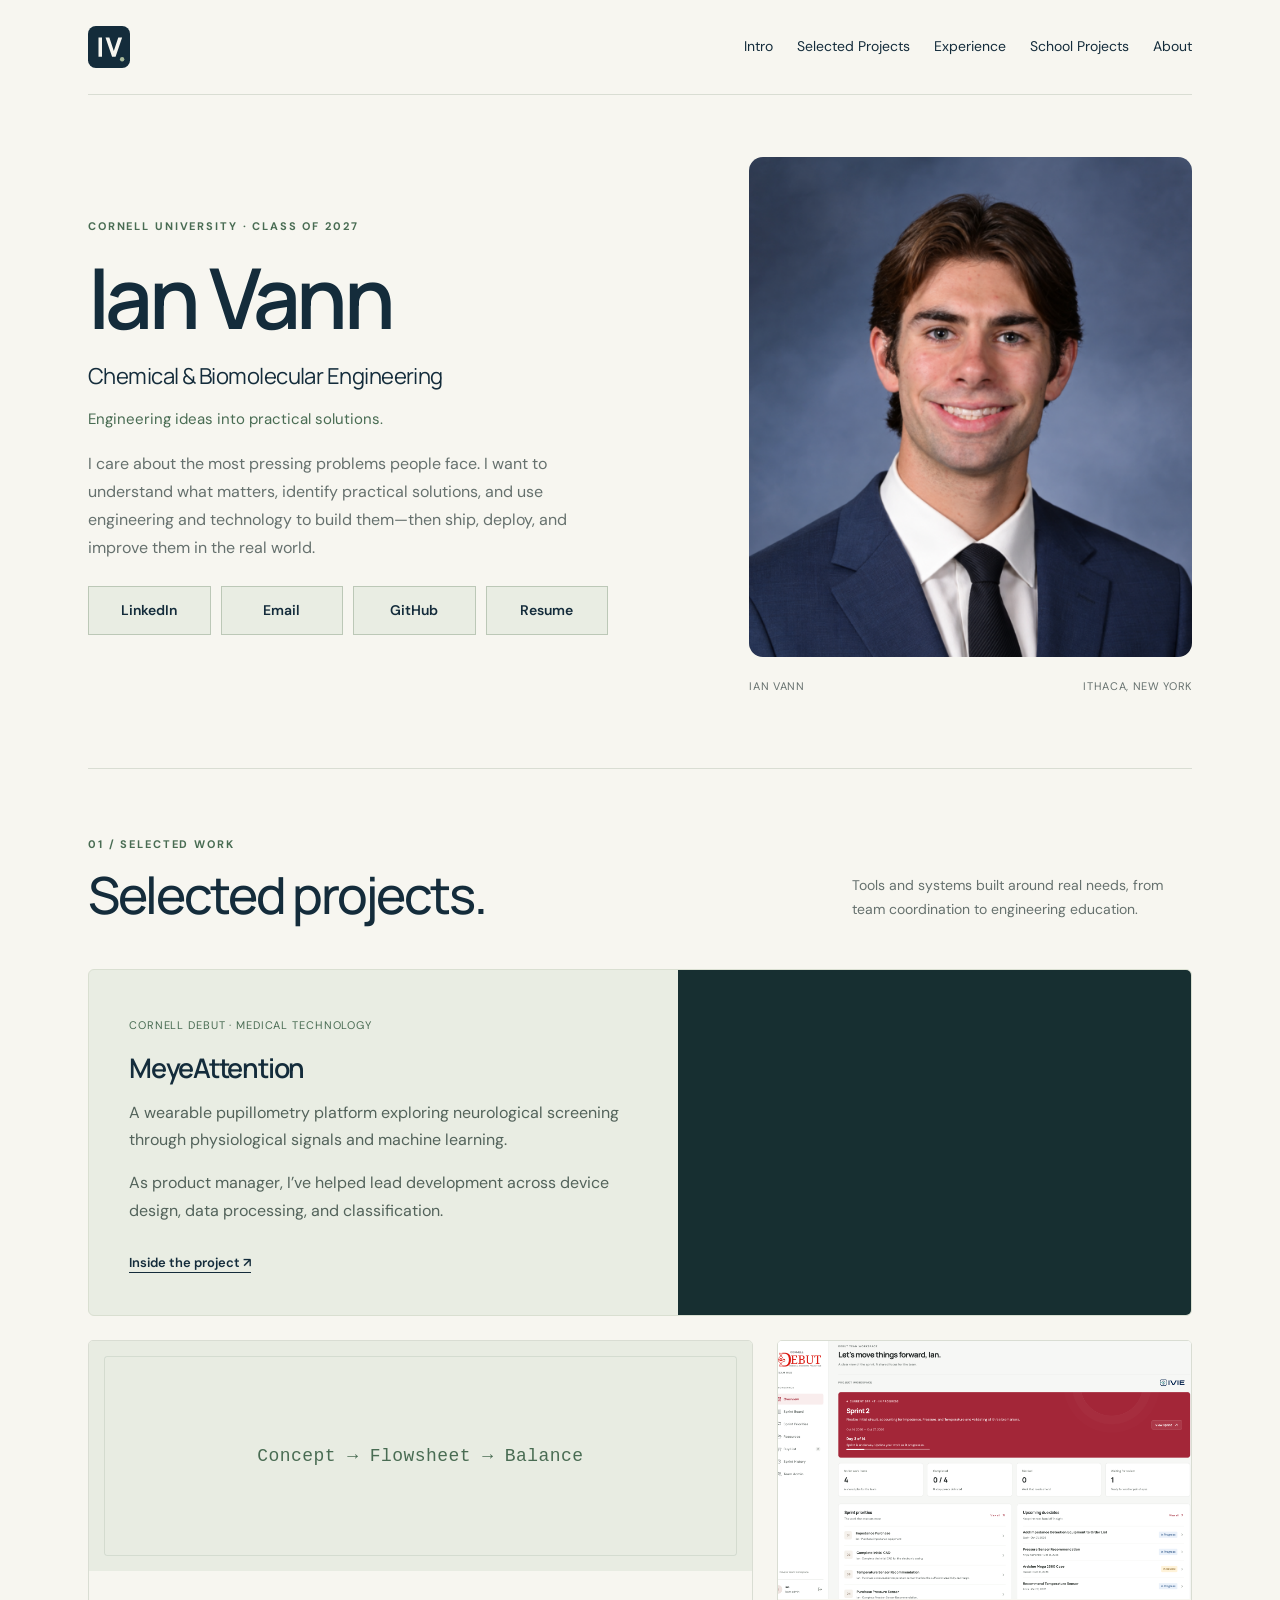
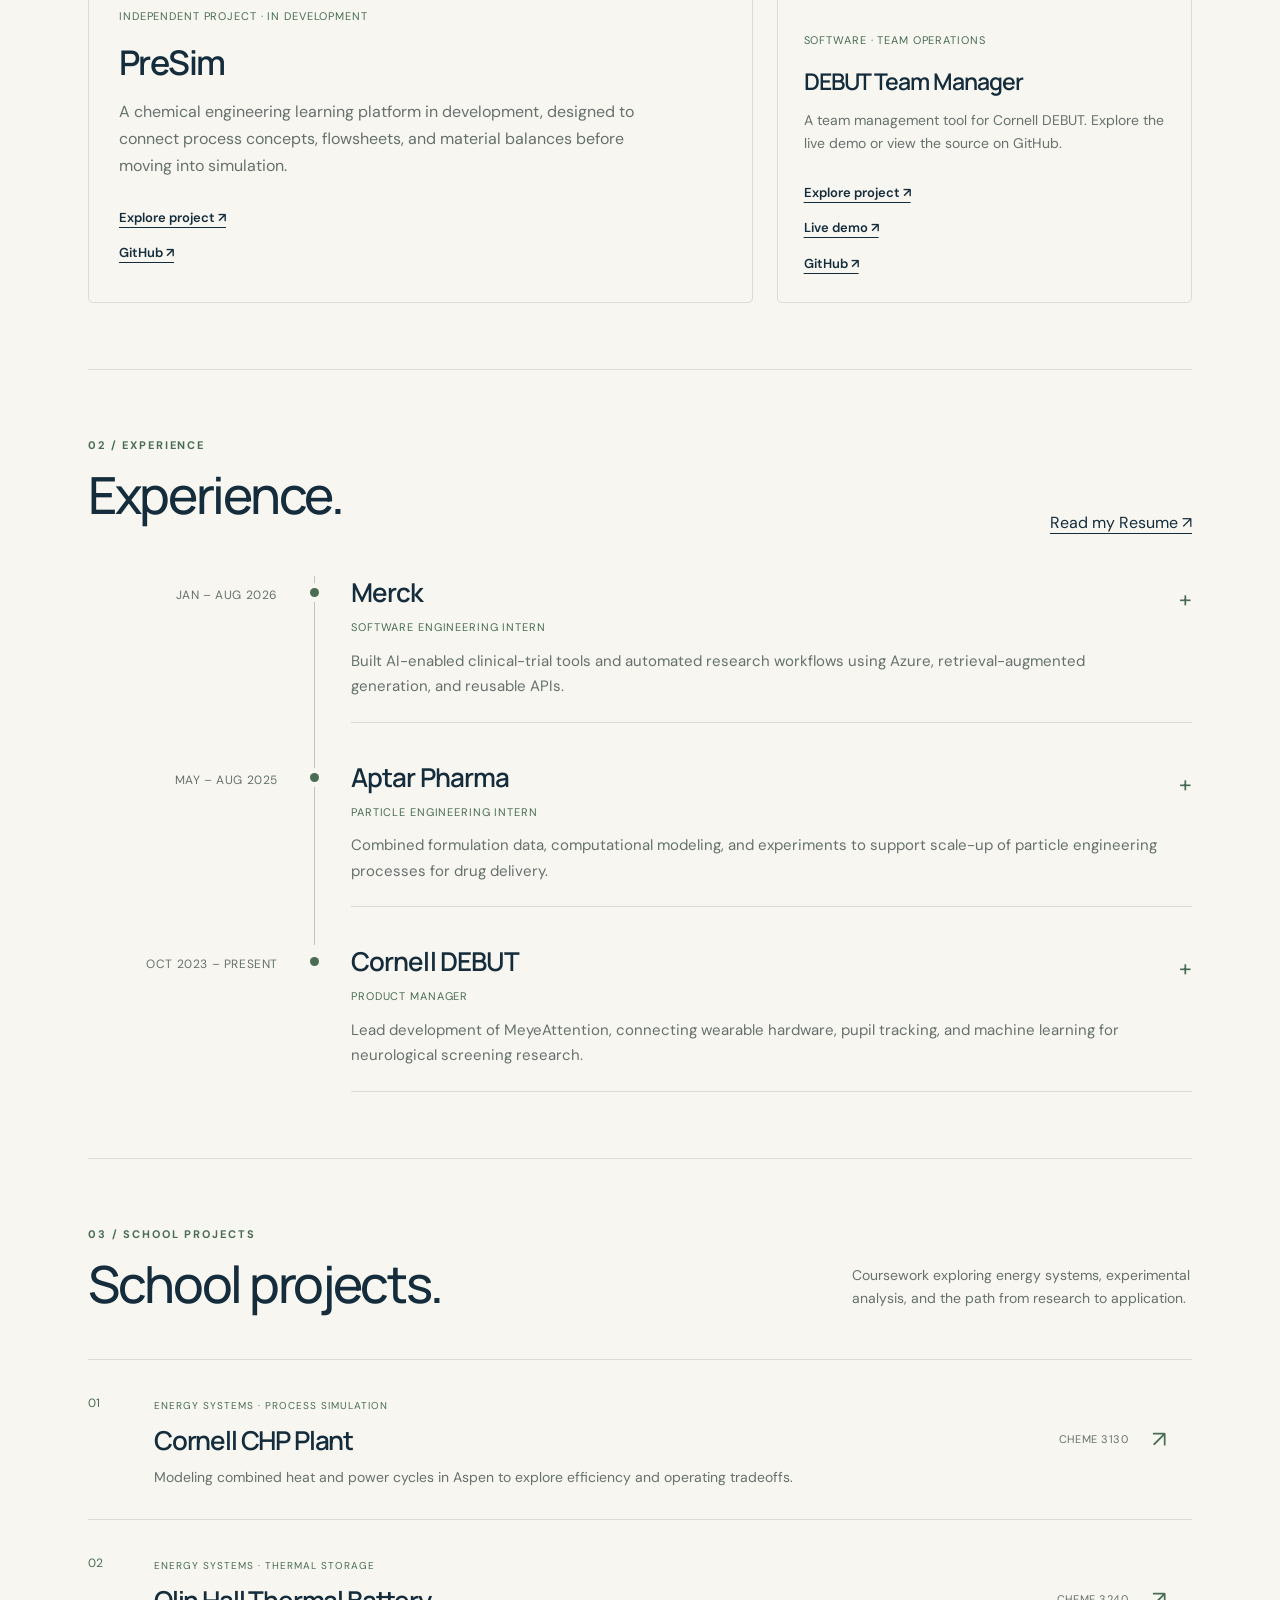
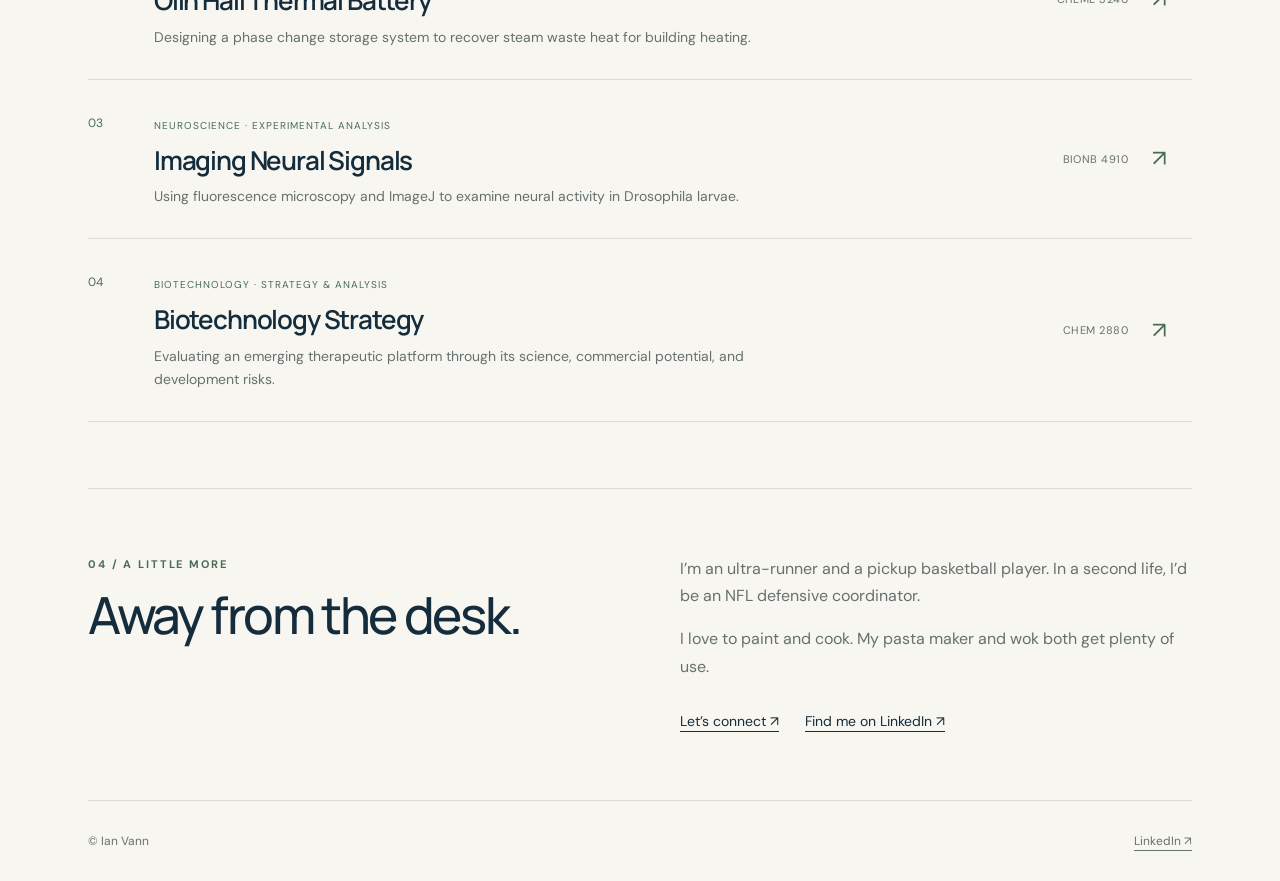
==== commit 684cc594: "Add Intro navigation tab" ====
--- a/index.html
+++ b/index.html
@@ -1,4 +1,4 @@
-<!doctype html><html lang="en"><head><meta charset="utf-8"><meta name="viewport" content="width=device-width,initial-scale=1"><meta name="description" content="Ian Vann — Cornell engineering student building practical solutions with engineering, software, and emerging technology."><meta name="theme-color" content="#f7f6f0"><title>Ian Vann Portfolio</title><link rel="stylesheet" href="./style.css?v=section-tabs-1"><link rel="icon" type="image/svg+xml" href="./assets/monogram.svg"></head><body><a class="skip" href="#main">Skip to content</a><div class="wrap"><header class="nav"><a class="brand" href="./" aria-label="Ian Vann home"><img class="brand-mark" src="./assets/monogram.svg" alt="IV" width="42" height="42"></a><nav class="navlinks" aria-label="Main navigation"><a href="./#work">Selected Projects</a><a href="./#experience">Experience</a><a href="./#school">School Projects</a><a href="./#about">About</a></nav></header><main id="main"><section class="hero"><div><div class="eyebrow">Cornell University · Class of 2027</div><h1 class="name-heading">Ian Vann</h1><p class="major">Chemical &amp; Biomolecular Engineering</p><p class="personal-tagline">Engineering ideas into practical solutions.</p><p class="hero-belief">I care about the most pressing problems people face. I want to understand what matters, identify practical solutions, and use engineering and technology to build them—then ship, deploy, and improve them in the real world.</p><nav class="profile-nodes" aria-label="Profiles and contact"><a class="profile-node" href="https://www.linkedin.com/in/ian-vann/">LinkedIn</a><a class="profile-node" href="mailto:icv3@cornell.edu">Email</a><a class="profile-node" href="https://github.com/iQuarter11">GitHub</a><a class="profile-node" href="assets/ian-vann-resume.pdf">Resume</a></nav></div><figure class="portrait"><img src="assets/headshot.png" alt="Ian Vann" fetchpriority="high"><figcaption><span>IAN VANN</span><span>ITHACA, NEW YORK</span></figcaption></figure></section>
+<!doctype html><html lang="en"><head><meta charset="utf-8"><meta name="viewport" content="width=device-width,initial-scale=1"><meta name="description" content="Ian Vann — Cornell engineering student building practical solutions with engineering, software, and emerging technology."><meta name="theme-color" content="#f7f6f0"><title>Ian Vann Portfolio</title><link rel="stylesheet" href="./style.css?v=section-tabs-1"><link rel="icon" type="image/svg+xml" href="./assets/monogram.svg"></head><body><a class="skip" href="#main">Skip to content</a><div class="wrap"><header class="nav"><a class="brand" href="./" aria-label="Ian Vann home"><img class="brand-mark" src="./assets/monogram.svg" alt="IV" width="42" height="42"></a><nav class="navlinks" aria-label="Main navigation"><a href="./#intro">Intro</a><a href="./#work">Selected Projects</a><a href="./#experience">Experience</a><a href="./#school">School Projects</a><a href="./#about">About</a></nav></header><main id="main"><section class="hero" id="intro"><div><div class="eyebrow">Cornell University · Class of 2027</div><h1 class="name-heading">Ian Vann</h1><p class="major">Chemical &amp; Biomolecular Engineering</p><p class="personal-tagline">Engineering ideas into practical solutions.</p><p class="hero-belief">I care about the most pressing problems people face. I want to understand what matters, identify practical solutions, and use engineering and technology to build them—then ship, deploy, and improve them in the real world.</p><nav class="profile-nodes" aria-label="Profiles and contact"><a class="profile-node" href="https://www.linkedin.com/in/ian-vann/">LinkedIn</a><a class="profile-node" href="mailto:icv3@cornell.edu">Email</a><a class="profile-node" href="https://github.com/iQuarter11">GitHub</a><a class="profile-node" href="assets/ian-vann-resume.pdf">Resume</a></nav></div><figure class="portrait"><img src="assets/headshot.png" alt="Ian Vann" fetchpriority="high"><figcaption><span>IAN VANN</span><span>ITHACA, NEW YORK</span></figcaption></figure></section>
 <section class="section" id="work"><div class="sectionhead"><div><div class="eyebrow">01 / Selected work</div><h2>Selected projects.</h2></div><p>Tools and systems built around real needs, from team coordination to engineering education.</p></div><article class="featured"><div class="featurecopy"><span class="tag">Cornell DEBUT · Medical technology</span><h3>MeyeAttention</h3><p>A wearable pupillometry platform exploring neurological screening through physiological signals and machine learning.</p><p>As product manager, I’ve helped lead development across device design, data processing, and classification.</p><a class="more" href="projects/meyeattention.html">Inside the project ↗</a></div><div class="video"><iframe src="https://www.youtube-nocookie.com/embed/VHh6c-7uNEg" title="MeyeAttention project video" loading="lazy" allow="accelerometer; autoplay; clipboard-write; encrypted-media; gyroscope; picture-in-picture; web-share" allowfullscreen referrerpolicy="strict-origin-when-cross-origin"></iframe></div></article><div class="grid"><article class="card presim-feature"><div class="art" aria-hidden="true"><pre>Concept → Flowsheet → Balance</pre></div><div class="cardcopy"><span class="tag">Independent project · In development</span><h3>PreSim</h3><p>A chemical engineering learning platform in development, designed to connect process concepts, flowsheets, and material balances before moving into simulation.</p><a class="more" href="projects/presim.html">Explore project ↗</a><br><a class="more" href="https://github.com/iQuarter11/PreSim">GitHub ↗</a></div></article><article class="card"><a class="demo-preview" href="projects/debut-manager.html" aria-label="Read about DEBUT Team Manager"><img src="assets/debut-app.png" alt="DEBUT Team Manager dashboard showing the current sprint, team priorities, and upcoming due dates" loading="lazy" ></a><div class="cardcopy"><span class="tag">Software · Team operations</span><h3>DEBUT Team Manager</h3><p>A team management tool for Cornell DEBUT. Explore the live demo or view the source on GitHub.</p><a class="more" href="projects/debut-manager.html">Explore project ↗</a><br><a class="more" href="https://debut-phase2a.vercel.app/">Live demo ↗</a><br><a class="more" href="https://github.com/iQuarter11/debut-phase2a">GitHub ↗</a></div></article></div></section>
 <section class="section" id="experience"><div class="sectionhead"><div><div class="eyebrow">02 / Experience</div><h2>Experience.</h2></div><a href="assets/ian-vann-resume.pdf">Read my Resume ↗</a></div><ol class="timeline"><li class="timeline-entry"><p class="timeline-date">JAN – AUG 2026</p><details class="timeline-role"><summary><span class="timeline-company">Merck</span><span class="tag">Software Engineering Intern</span><span class="timeline-brief">Built AI-enabled clinical-trial tools and automated research workflows using Azure, retrieval-augmented generation, and reusable APIs.</span><span class="timeline-toggle" aria-hidden="true">+</span></summary><p>Owned development of a clinical-trial intelligence platform using Microsoft Copilot Studio, retrieval-augmented generation, Azure Functions, and an MCP server connected to ClinicalTrials.gov. Built reusable tools to query, standardize, and compare study records for research, clinical, and commercial teams. Also automated study-design generation through Power Automate, replacing an outsourced process and eliminating approximately $800K in external labor costs.</p></details></li><li class="timeline-entry"><p class="timeline-date">MAY – AUG 2025</p><details class="timeline-role"><summary><span class="timeline-company">Aptar Pharma</span><span class="tag">Particle Engineering Intern</span><span class="timeline-brief">Combined formulation data, computational modeling, and experiments to support scale-up of particle engineering processes for drug delivery.</span><span class="timeline-toggle" aria-hidden="true">+</span></summary><p>Developed a multivariate dataset connecting feed viscosity, atomization energy, particle size, powder yield, formulation composition, and stability. Used model predictions and experimental design to identify process conditions for scale-up to 300 g/hr—a 16× throughput increase while maintaining target particle-size distributions. The work supported formulations for pulmonary and nose-to-brain drug delivery.</p></details></li><li class="timeline-entry"><p class="timeline-date">OCT 2023 – PRESENT</p><details class="timeline-role"><summary><span class="timeline-company">Cornell DEBUT</span><span class="tag">Product Manager</span><span class="timeline-brief">Lead development of MeyeAttention, connecting wearable hardware, pupil tracking, and machine learning for neurological screening research.</span><span class="timeline-toggle" aria-hidden="true">+</span></summary><p>Lead an interdisciplinary engineering team through product definition, device development, computational integration, testing, and validation for MeyeAttention. Developed a pipeline connecting pupillometry data acquisition, feature processing, and CNN and logistic regression models, including biomarkers linked to responses during visual tasks. Our team won first place overall at the 2025 BMES Medtronic Student Design Competition.</p></details></li></ol></section>
 <section class="section" id="school"><div class="sectionhead"><div><div class="eyebrow">03 / School projects</div><h2>School projects.</h2></div><p>Coursework exploring energy systems, experimental analysis, and the path from research to application.</p></div><div class="school-list"><a class="school-row" href="projects/chp.html"><span class="school-number">01</span><div class="school-row-content"><span class="tag">Energy systems · Process simulation</span><h3>Cornell CHP Plant</h3><p>Modeling combined heat and power cycles in Aspen to explore efficiency and operating tradeoffs.</p></div><span class="school-course">CHEME 3130</span><span class="school-arrow" aria-hidden="true">↗</span></a><a class="school-row" href="projects/thermal-battery.html"><span class="school-number">02</span><div class="school-row-content"><span class="tag">Energy systems · Thermal storage</span><h3>Olin Hall Thermal Battery</h3><p>Designing a phase change storage system to recover steam waste heat for building heating.</p></div><span class="school-course">CHEME 3240</span><span class="school-arrow" aria-hidden="true">↗</span></a><a class="school-row" href="projects/neurophysiology.html"><span class="school-number">03</span><div class="school-row-content"><span class="tag">Neuroscience · Experimental analysis</span><h3>Imaging Neural Signals</h3><p>Using fluorescence microscopy and ImageJ to examine neural activity in Drosophila larvae.</p></div><span class="school-course">BIONB 4910</span><span class="school-arrow" aria-hidden="true">↗</span></a><a class="school-row" href="projects/photys.html"><span class="school-number">04</span><div class="school-row-content"><span class="tag">Biotechnology · Strategy &amp; analysis</span><h3>Biotechnology Strategy</h3><p>Evaluating an emerging therapeutic platform through its science, commercial potential, and development risks.</p></div><span class="school-course">CHEM 2880</span><span class="school-arrow" aria-hidden="true">↗</span></a></div></section>
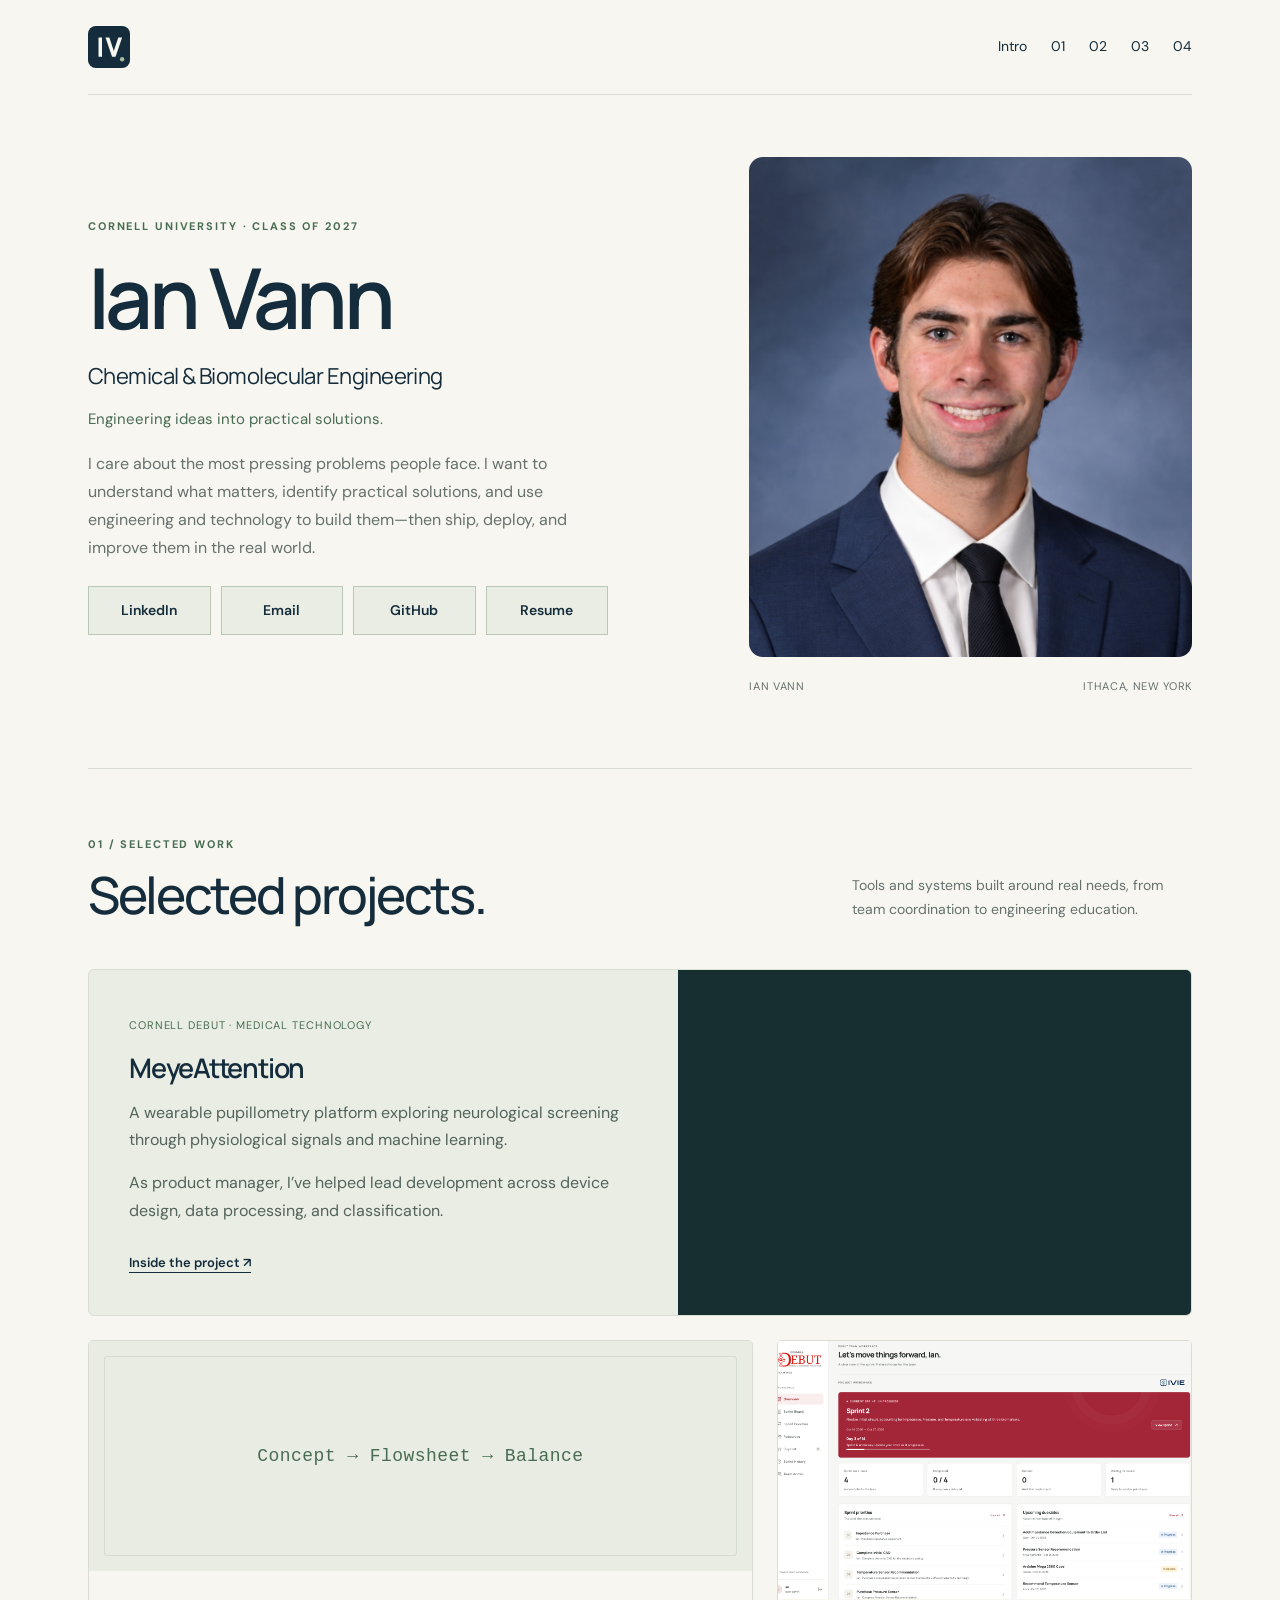
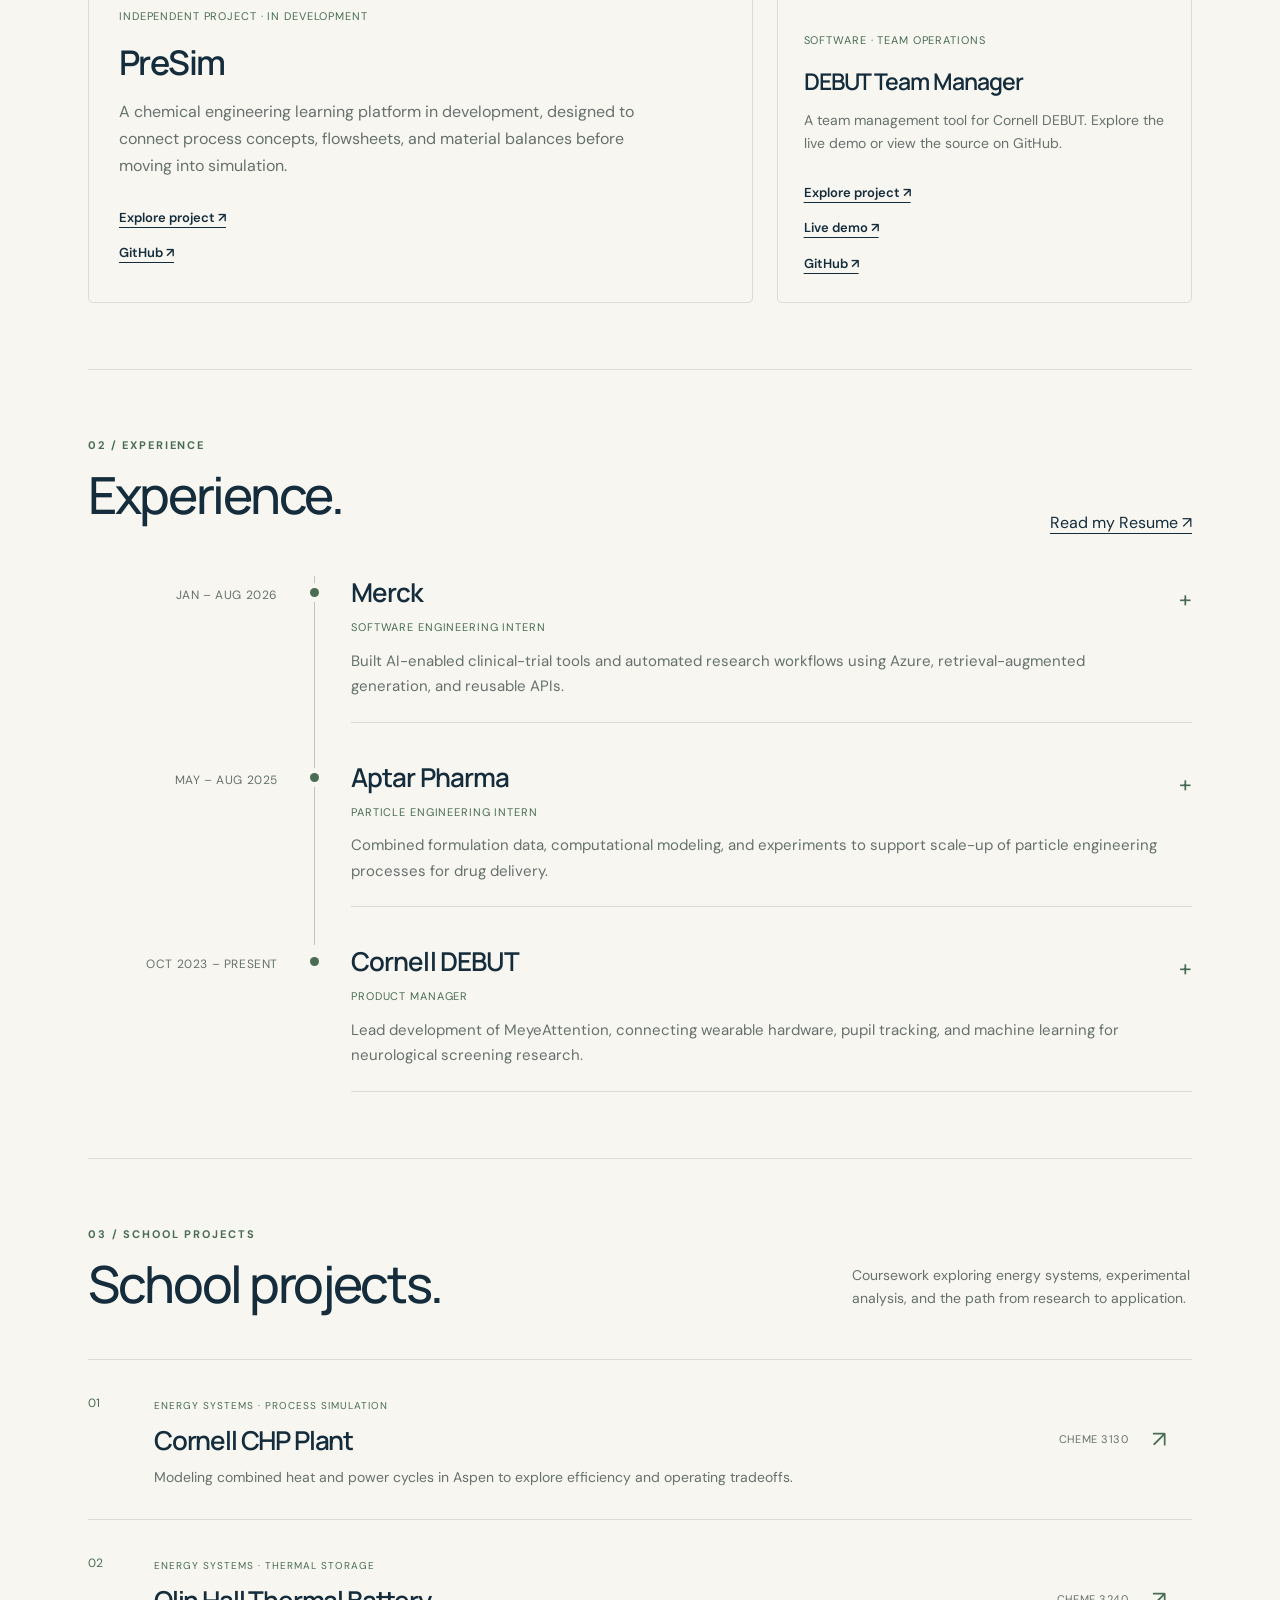
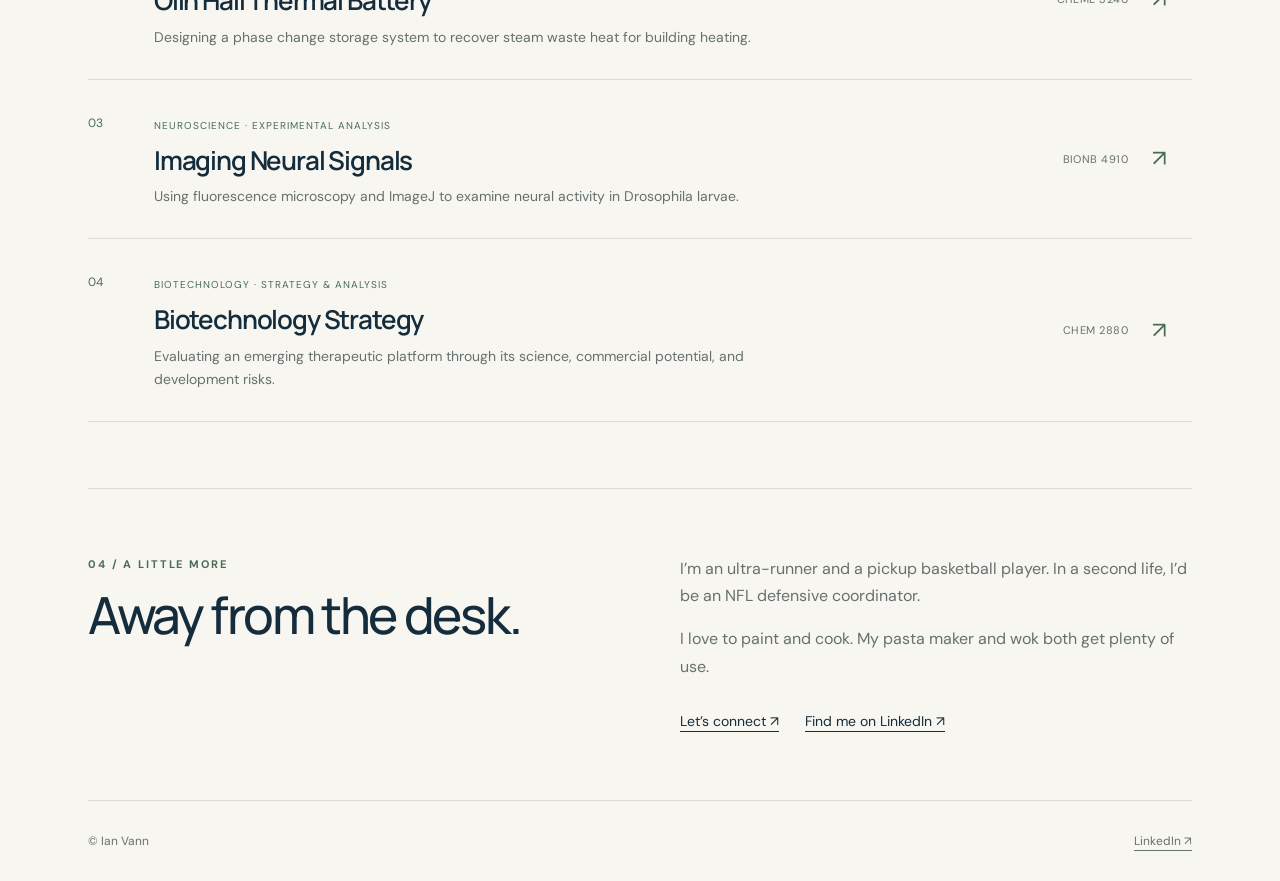
==== commit 35329a92: "Label section navigation Intro and 01 through 04" ====
--- a/index.html
+++ b/index.html
@@ -1,4 +1,4 @@
-<!doctype html><html lang="en"><head><meta charset="utf-8"><meta name="viewport" content="width=device-width,initial-scale=1"><meta name="description" content="Ian Vann — Cornell engineering student building practical solutions with engineering, software, and emerging technology."><meta name="theme-color" content="#f7f6f0"><title>Ian Vann Portfolio</title><link rel="stylesheet" href="./style.css?v=section-tabs-1"><link rel="icon" type="image/svg+xml" href="./assets/monogram.svg"></head><body><a class="skip" href="#main">Skip to content</a><div class="wrap"><header class="nav"><a class="brand" href="./" aria-label="Ian Vann home"><img class="brand-mark" src="./assets/monogram.svg" alt="IV" width="42" height="42"></a><nav class="navlinks" aria-label="Main navigation"><a href="./#intro">Intro</a><a href="./#work">Selected Projects</a><a href="./#experience">Experience</a><a href="./#school">School Projects</a><a href="./#about">About</a></nav></header><main id="main"><section class="hero" id="intro"><div><div class="eyebrow">Cornell University · Class of 2027</div><h1 class="name-heading">Ian Vann</h1><p class="major">Chemical &amp; Biomolecular Engineering</p><p class="personal-tagline">Engineering ideas into practical solutions.</p><p class="hero-belief">I care about the most pressing problems people face. I want to understand what matters, identify practical solutions, and use engineering and technology to build them—then ship, deploy, and improve them in the real world.</p><nav class="profile-nodes" aria-label="Profiles and contact"><a class="profile-node" href="https://www.linkedin.com/in/ian-vann/">LinkedIn</a><a class="profile-node" href="mailto:icv3@cornell.edu">Email</a><a class="profile-node" href="https://github.com/iQuarter11">GitHub</a><a class="profile-node" href="assets/ian-vann-resume.pdf">Resume</a></nav></div><figure class="portrait"><img src="assets/headshot.png" alt="Ian Vann" fetchpriority="high"><figcaption><span>IAN VANN</span><span>ITHACA, NEW YORK</span></figcaption></figure></section>
+<!doctype html><html lang="en"><head><meta charset="utf-8"><meta name="viewport" content="width=device-width,initial-scale=1"><meta name="description" content="Ian Vann — Cornell engineering student building practical solutions with engineering, software, and emerging technology."><meta name="theme-color" content="#f7f6f0"><title>Ian Vann Portfolio</title><link rel="stylesheet" href="./style.css?v=section-tabs-1"><link rel="icon" type="image/svg+xml" href="./assets/monogram.svg"></head><body><a class="skip" href="#main">Skip to content</a><div class="wrap"><header class="nav"><a class="brand" href="./" aria-label="Ian Vann home"><img class="brand-mark" src="./assets/monogram.svg" alt="IV" width="42" height="42"></a><nav class="navlinks" aria-label="Main navigation"><a href="./#intro">Intro</a><a href="./#work" aria-label="01 — Selected Projects" title="Selected Projects">01</a><a href="./#experience" aria-label="02 — Experience" title="Experience">02</a><a href="./#school" aria-label="03 — School Projects" title="School Projects">03</a><a href="./#about" aria-label="04 — About" title="About">04</a></nav></header><main id="main"><section class="hero" id="intro"><div><div class="eyebrow">Cornell University · Class of 2027</div><h1 class="name-heading">Ian Vann</h1><p class="major">Chemical &amp; Biomolecular Engineering</p><p class="personal-tagline">Engineering ideas into practical solutions.</p><p class="hero-belief">I care about the most pressing problems people face. I want to understand what matters, identify practical solutions, and use engineering and technology to build them—then ship, deploy, and improve them in the real world.</p><nav class="profile-nodes" aria-label="Profiles and contact"><a class="profile-node" href="https://www.linkedin.com/in/ian-vann/">LinkedIn</a><a class="profile-node" href="mailto:icv3@cornell.edu">Email</a><a class="profile-node" href="https://github.com/iQuarter11">GitHub</a><a class="profile-node" href="assets/ian-vann-resume.pdf">Resume</a></nav></div><figure class="portrait"><img src="assets/headshot.png" alt="Ian Vann" fetchpriority="high"><figcaption><span>IAN VANN</span><span>ITHACA, NEW YORK</span></figcaption></figure></section>
 <section class="section" id="work"><div class="sectionhead"><div><div class="eyebrow">01 / Selected work</div><h2>Selected projects.</h2></div><p>Tools and systems built around real needs, from team coordination to engineering education.</p></div><article class="featured"><div class="featurecopy"><span class="tag">Cornell DEBUT · Medical technology</span><h3>MeyeAttention</h3><p>A wearable pupillometry platform exploring neurological screening through physiological signals and machine learning.</p><p>As product manager, I’ve helped lead development across device design, data processing, and classification.</p><a class="more" href="projects/meyeattention.html">Inside the project ↗</a></div><div class="video"><iframe src="https://www.youtube-nocookie.com/embed/VHh6c-7uNEg" title="MeyeAttention project video" loading="lazy" allow="accelerometer; autoplay; clipboard-write; encrypted-media; gyroscope; picture-in-picture; web-share" allowfullscreen referrerpolicy="strict-origin-when-cross-origin"></iframe></div></article><div class="grid"><article class="card presim-feature"><div class="art" aria-hidden="true"><pre>Concept → Flowsheet → Balance</pre></div><div class="cardcopy"><span class="tag">Independent project · In development</span><h3>PreSim</h3><p>A chemical engineering learning platform in development, designed to connect process concepts, flowsheets, and material balances before moving into simulation.</p><a class="more" href="projects/presim.html">Explore project ↗</a><br><a class="more" href="https://github.com/iQuarter11/PreSim">GitHub ↗</a></div></article><article class="card"><a class="demo-preview" href="projects/debut-manager.html" aria-label="Read about DEBUT Team Manager"><img src="assets/debut-app.png" alt="DEBUT Team Manager dashboard showing the current sprint, team priorities, and upcoming due dates" loading="lazy" ></a><div class="cardcopy"><span class="tag">Software · Team operations</span><h3>DEBUT Team Manager</h3><p>A team management tool for Cornell DEBUT. Explore the live demo or view the source on GitHub.</p><a class="more" href="projects/debut-manager.html">Explore project ↗</a><br><a class="more" href="https://debut-phase2a.vercel.app/">Live demo ↗</a><br><a class="more" href="https://github.com/iQuarter11/debut-phase2a">GitHub ↗</a></div></article></div></section>
 <section class="section" id="experience"><div class="sectionhead"><div><div class="eyebrow">02 / Experience</div><h2>Experience.</h2></div><a href="assets/ian-vann-resume.pdf">Read my Resume ↗</a></div><ol class="timeline"><li class="timeline-entry"><p class="timeline-date">JAN – AUG 2026</p><details class="timeline-role"><summary><span class="timeline-company">Merck</span><span class="tag">Software Engineering Intern</span><span class="timeline-brief">Built AI-enabled clinical-trial tools and automated research workflows using Azure, retrieval-augmented generation, and reusable APIs.</span><span class="timeline-toggle" aria-hidden="true">+</span></summary><p>Owned development of a clinical-trial intelligence platform using Microsoft Copilot Studio, retrieval-augmented generation, Azure Functions, and an MCP server connected to ClinicalTrials.gov. Built reusable tools to query, standardize, and compare study records for research, clinical, and commercial teams. Also automated study-design generation through Power Automate, replacing an outsourced process and eliminating approximately $800K in external labor costs.</p></details></li><li class="timeline-entry"><p class="timeline-date">MAY – AUG 2025</p><details class="timeline-role"><summary><span class="timeline-company">Aptar Pharma</span><span class="tag">Particle Engineering Intern</span><span class="timeline-brief">Combined formulation data, computational modeling, and experiments to support scale-up of particle engineering processes for drug delivery.</span><span class="timeline-toggle" aria-hidden="true">+</span></summary><p>Developed a multivariate dataset connecting feed viscosity, atomization energy, particle size, powder yield, formulation composition, and stability. Used model predictions and experimental design to identify process conditions for scale-up to 300 g/hr—a 16× throughput increase while maintaining target particle-size distributions. The work supported formulations for pulmonary and nose-to-brain drug delivery.</p></details></li><li class="timeline-entry"><p class="timeline-date">OCT 2023 – PRESENT</p><details class="timeline-role"><summary><span class="timeline-company">Cornell DEBUT</span><span class="tag">Product Manager</span><span class="timeline-brief">Lead development of MeyeAttention, connecting wearable hardware, pupil tracking, and machine learning for neurological screening research.</span><span class="timeline-toggle" aria-hidden="true">+</span></summary><p>Lead an interdisciplinary engineering team through product definition, device development, computational integration, testing, and validation for MeyeAttention. Developed a pipeline connecting pupillometry data acquisition, feature processing, and CNN and logistic regression models, including biomarkers linked to responses during visual tasks. Our team won first place overall at the 2025 BMES Medtronic Student Design Competition.</p></details></li></ol></section>
 <section class="section" id="school"><div class="sectionhead"><div><div class="eyebrow">03 / School projects</div><h2>School projects.</h2></div><p>Coursework exploring energy systems, experimental analysis, and the path from research to application.</p></div><div class="school-list"><a class="school-row" href="projects/chp.html"><span class="school-number">01</span><div class="school-row-content"><span class="tag">Energy systems · Process simulation</span><h3>Cornell CHP Plant</h3><p>Modeling combined heat and power cycles in Aspen to explore efficiency and operating tradeoffs.</p></div><span class="school-course">CHEME 3130</span><span class="school-arrow" aria-hidden="true">↗</span></a><a class="school-row" href="projects/thermal-battery.html"><span class="school-number">02</span><div class="school-row-content"><span class="tag">Energy systems · Thermal storage</span><h3>Olin Hall Thermal Battery</h3><p>Designing a phase change storage system to recover steam waste heat for building heating.</p></div><span class="school-course">CHEME 3240</span><span class="school-arrow" aria-hidden="true">↗</span></a><a class="school-row" href="projects/neurophysiology.html"><span class="school-number">03</span><div class="school-row-content"><span class="tag">Neuroscience · Experimental analysis</span><h3>Imaging Neural Signals</h3><p>Using fluorescence microscopy and ImageJ to examine neural activity in Drosophila larvae.</p></div><span class="school-course">BIONB 4910</span><span class="school-arrow" aria-hidden="true">↗</span></a><a class="school-row" href="projects/photys.html"><span class="school-number">04</span><div class="school-row-content"><span class="tag">Biotechnology · Strategy &amp; analysis</span><h3>Biotechnology Strategy</h3><p>Evaluating an emerging therapeutic platform through its science, commercial potential, and development risks.</p></div><span class="school-course">CHEM 2880</span><span class="school-arrow" aria-hidden="true">↗</span></a></div></section>
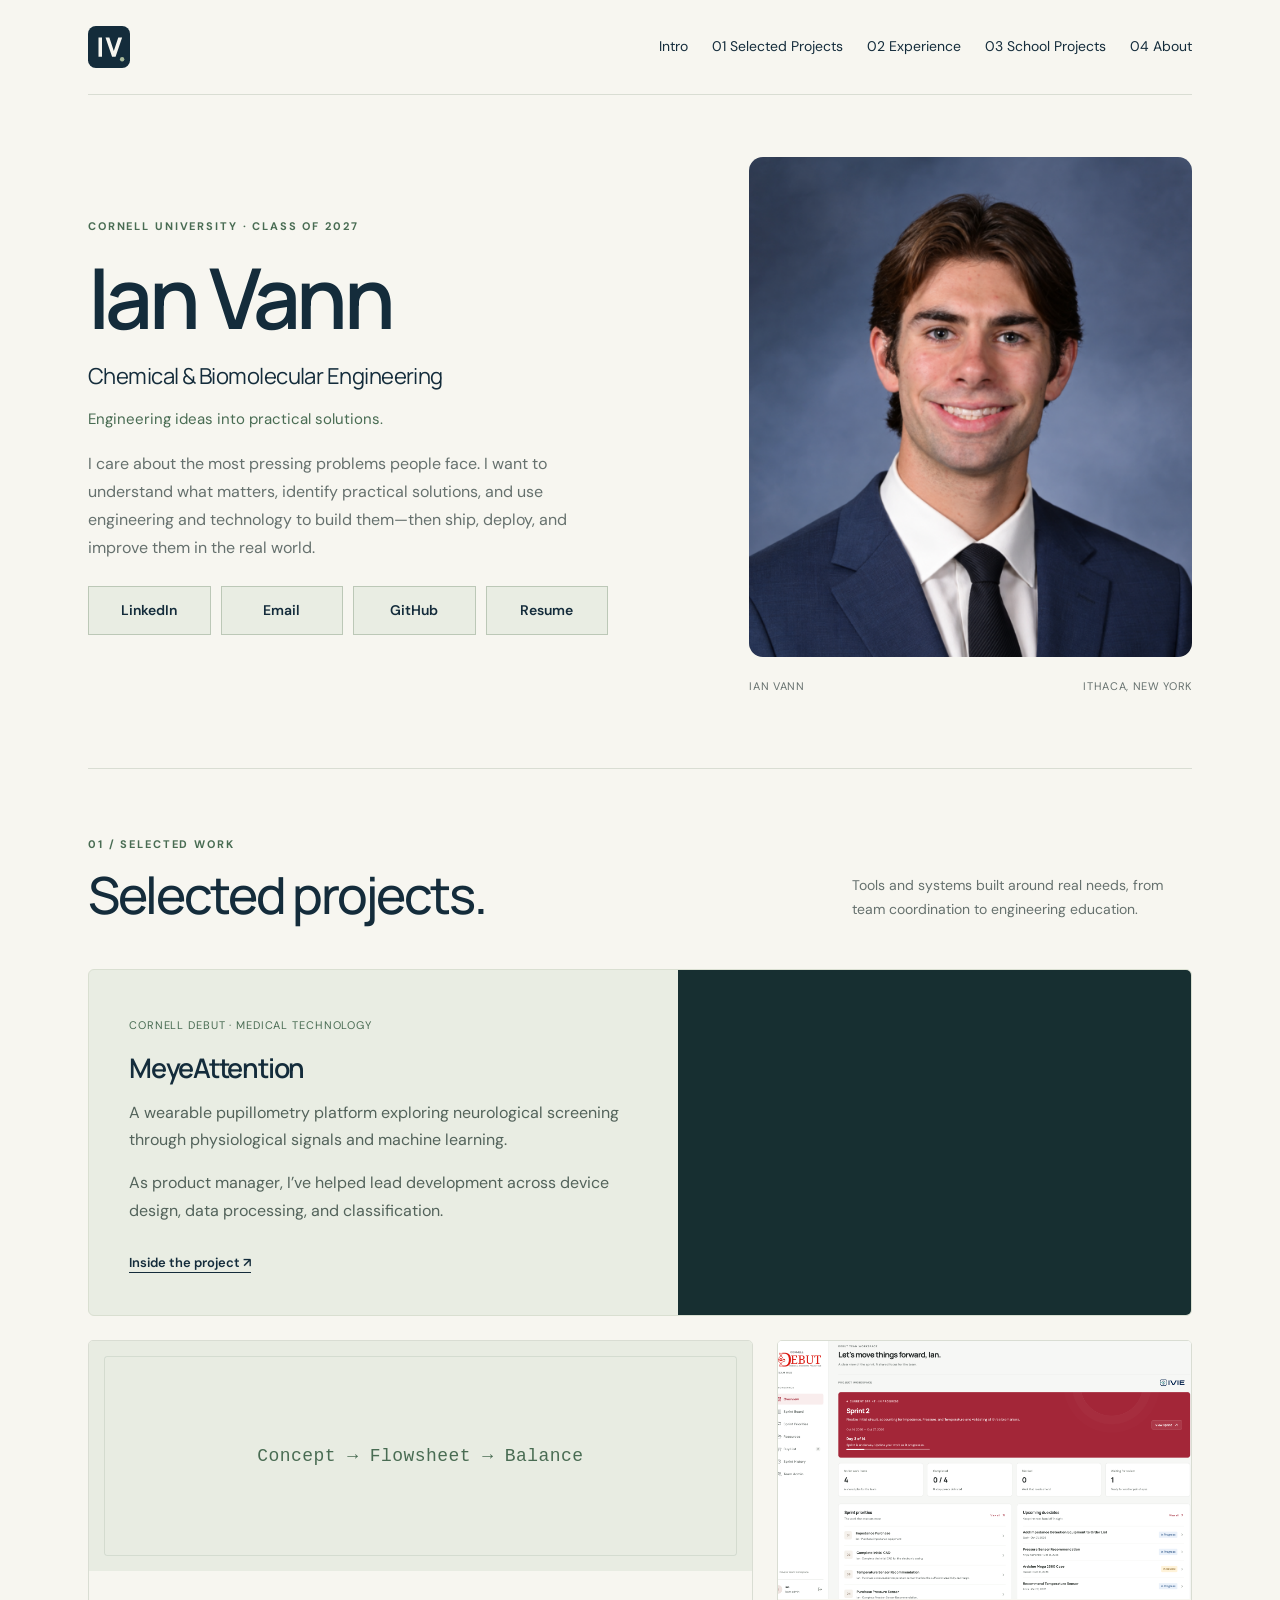
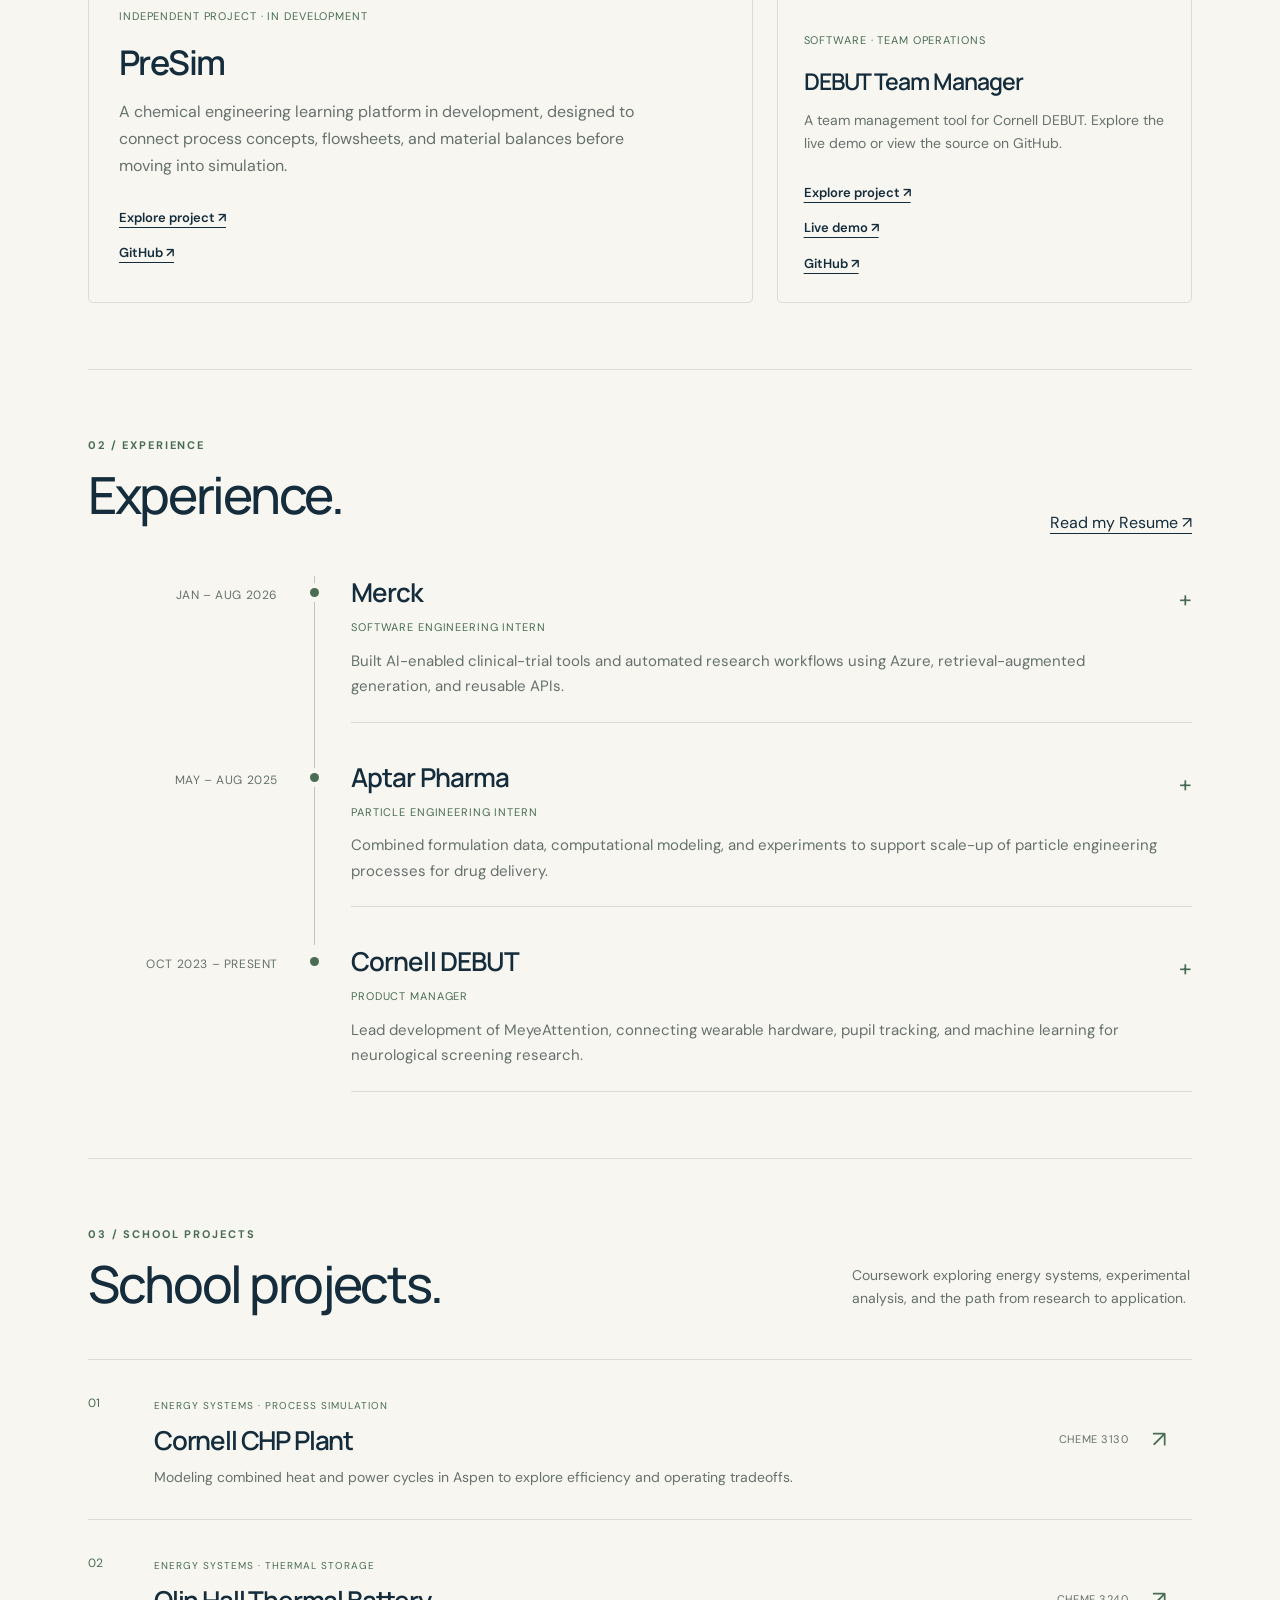
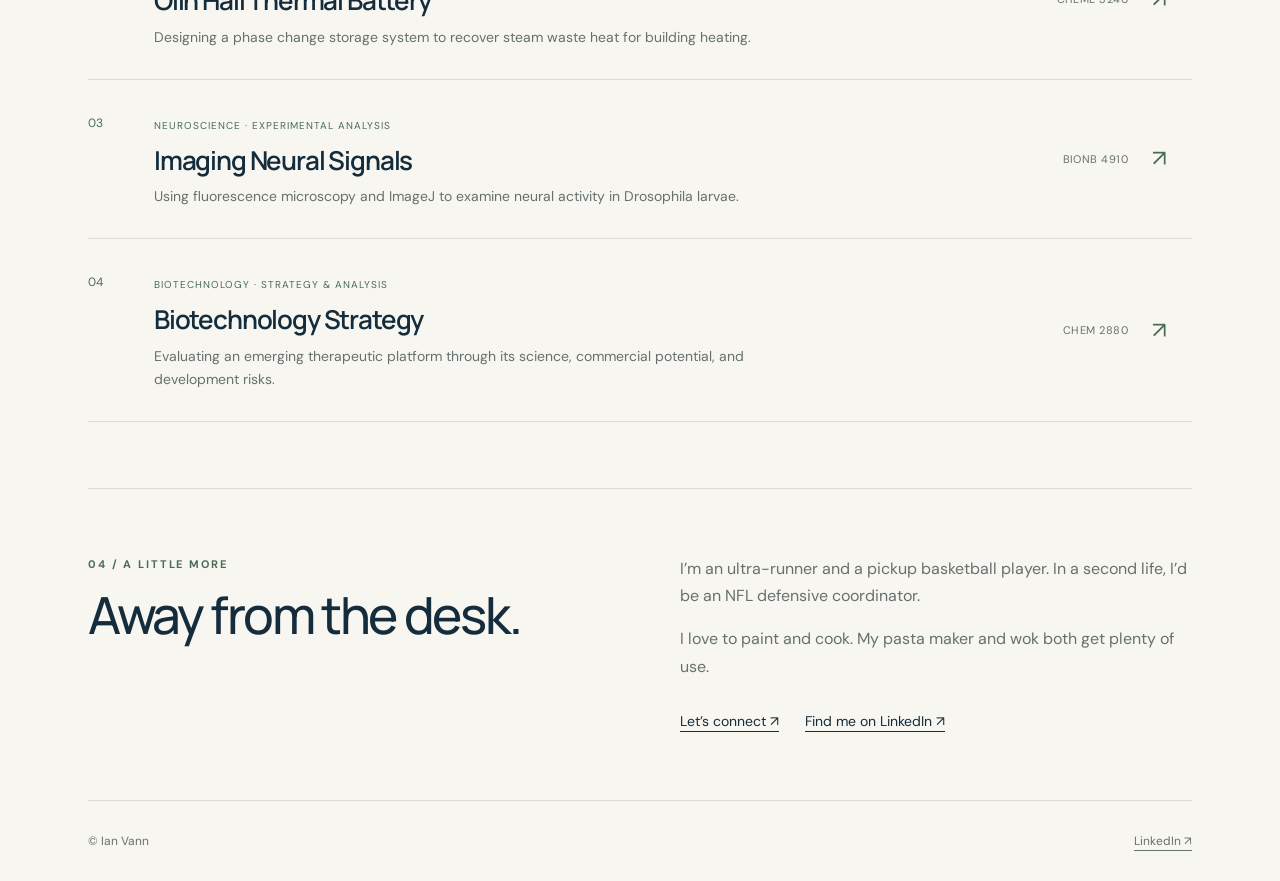
==== commit a52d5953: "Include section names alongside navigation numbers" ====
--- a/index.html
+++ b/index.html
@@ -1,4 +1,4 @@
-<!doctype html><html lang="en"><head><meta charset="utf-8"><meta name="viewport" content="width=device-width,initial-scale=1"><meta name="description" content="Ian Vann — Cornell engineering student building practical solutions with engineering, software, and emerging technology."><meta name="theme-color" content="#f7f6f0"><title>Ian Vann Portfolio</title><link rel="stylesheet" href="./style.css?v=section-tabs-1"><link rel="icon" type="image/svg+xml" href="./assets/monogram.svg"></head><body><a class="skip" href="#main">Skip to content</a><div class="wrap"><header class="nav"><a class="brand" href="./" aria-label="Ian Vann home"><img class="brand-mark" src="./assets/monogram.svg" alt="IV" width="42" height="42"></a><nav class="navlinks" aria-label="Main navigation"><a href="./#intro">Intro</a><a href="./#work" aria-label="01 — Selected Projects" title="Selected Projects">01</a><a href="./#experience" aria-label="02 — Experience" title="Experience">02</a><a href="./#school" aria-label="03 — School Projects" title="School Projects">03</a><a href="./#about" aria-label="04 — About" title="About">04</a></nav></header><main id="main"><section class="hero" id="intro"><div><div class="eyebrow">Cornell University · Class of 2027</div><h1 class="name-heading">Ian Vann</h1><p class="major">Chemical &amp; Biomolecular Engineering</p><p class="personal-tagline">Engineering ideas into practical solutions.</p><p class="hero-belief">I care about the most pressing problems people face. I want to understand what matters, identify practical solutions, and use engineering and technology to build them—then ship, deploy, and improve them in the real world.</p><nav class="profile-nodes" aria-label="Profiles and contact"><a class="profile-node" href="https://www.linkedin.com/in/ian-vann/">LinkedIn</a><a class="profile-node" href="mailto:icv3@cornell.edu">Email</a><a class="profile-node" href="https://github.com/iQuarter11">GitHub</a><a class="profile-node" href="assets/ian-vann-resume.pdf">Resume</a></nav></div><figure class="portrait"><img src="assets/headshot.png" alt="Ian Vann" fetchpriority="high"><figcaption><span>IAN VANN</span><span>ITHACA, NEW YORK</span></figcaption></figure></section>
+<!doctype html><html lang="en"><head><meta charset="utf-8"><meta name="viewport" content="width=device-width,initial-scale=1"><meta name="description" content="Ian Vann — Cornell engineering student building practical solutions with engineering, software, and emerging technology."><meta name="theme-color" content="#f7f6f0"><title>Ian Vann Portfolio</title><link rel="stylesheet" href="./style.css?v=section-tabs-1"><link rel="icon" type="image/svg+xml" href="./assets/monogram.svg"></head><body><a class="skip" href="#main">Skip to content</a><div class="wrap"><header class="nav"><a class="brand" href="./" aria-label="Ian Vann home"><img class="brand-mark" src="./assets/monogram.svg" alt="IV" width="42" height="42"></a><nav class="navlinks" aria-label="Main navigation"><a href="./#intro">Intro</a><a href="./#work" aria-label="01 — Selected Projects" title="Selected Projects">01 Selected Projects</a><a href="./#experience" aria-label="02 — Experience" title="Experience">02 Experience</a><a href="./#school" aria-label="03 — School Projects" title="School Projects">03 School Projects</a><a href="./#about" aria-label="04 — About" title="About">04 About</a></nav></header><main id="main"><section class="hero" id="intro"><div><div class="eyebrow">Cornell University · Class of 2027</div><h1 class="name-heading">Ian Vann</h1><p class="major">Chemical &amp; Biomolecular Engineering</p><p class="personal-tagline">Engineering ideas into practical solutions.</p><p class="hero-belief">I care about the most pressing problems people face. I want to understand what matters, identify practical solutions, and use engineering and technology to build them—then ship, deploy, and improve them in the real world.</p><nav class="profile-nodes" aria-label="Profiles and contact"><a class="profile-node" href="https://www.linkedin.com/in/ian-vann/">LinkedIn</a><a class="profile-node" href="mailto:icv3@cornell.edu">Email</a><a class="profile-node" href="https://github.com/iQuarter11">GitHub</a><a class="profile-node" href="assets/ian-vann-resume.pdf">Resume</a></nav></div><figure class="portrait"><img src="assets/headshot.png" alt="Ian Vann" fetchpriority="high"><figcaption><span>IAN VANN</span><span>ITHACA, NEW YORK</span></figcaption></figure></section>
 <section class="section" id="work"><div class="sectionhead"><div><div class="eyebrow">01 / Selected work</div><h2>Selected projects.</h2></div><p>Tools and systems built around real needs, from team coordination to engineering education.</p></div><article class="featured"><div class="featurecopy"><span class="tag">Cornell DEBUT · Medical technology</span><h3>MeyeAttention</h3><p>A wearable pupillometry platform exploring neurological screening through physiological signals and machine learning.</p><p>As product manager, I’ve helped lead development across device design, data processing, and classification.</p><a class="more" href="projects/meyeattention.html">Inside the project ↗</a></div><div class="video"><iframe src="https://www.youtube-nocookie.com/embed/VHh6c-7uNEg" title="MeyeAttention project video" loading="lazy" allow="accelerometer; autoplay; clipboard-write; encrypted-media; gyroscope; picture-in-picture; web-share" allowfullscreen referrerpolicy="strict-origin-when-cross-origin"></iframe></div></article><div class="grid"><article class="card presim-feature"><div class="art" aria-hidden="true"><pre>Concept → Flowsheet → Balance</pre></div><div class="cardcopy"><span class="tag">Independent project · In development</span><h3>PreSim</h3><p>A chemical engineering learning platform in development, designed to connect process concepts, flowsheets, and material balances before moving into simulation.</p><a class="more" href="projects/presim.html">Explore project ↗</a><br><a class="more" href="https://github.com/iQuarter11/PreSim">GitHub ↗</a></div></article><article class="card"><a class="demo-preview" href="projects/debut-manager.html" aria-label="Read about DEBUT Team Manager"><img src="assets/debut-app.png" alt="DEBUT Team Manager dashboard showing the current sprint, team priorities, and upcoming due dates" loading="lazy" ></a><div class="cardcopy"><span class="tag">Software · Team operations</span><h3>DEBUT Team Manager</h3><p>A team management tool for Cornell DEBUT. Explore the live demo or view the source on GitHub.</p><a class="more" href="projects/debut-manager.html">Explore project ↗</a><br><a class="more" href="https://debut-phase2a.vercel.app/">Live demo ↗</a><br><a class="more" href="https://github.com/iQuarter11/debut-phase2a">GitHub ↗</a></div></article></div></section>
 <section class="section" id="experience"><div class="sectionhead"><div><div class="eyebrow">02 / Experience</div><h2>Experience.</h2></div><a href="assets/ian-vann-resume.pdf">Read my Resume ↗</a></div><ol class="timeline"><li class="timeline-entry"><p class="timeline-date">JAN – AUG 2026</p><details class="timeline-role"><summary><span class="timeline-company">Merck</span><span class="tag">Software Engineering Intern</span><span class="timeline-brief">Built AI-enabled clinical-trial tools and automated research workflows using Azure, retrieval-augmented generation, and reusable APIs.</span><span class="timeline-toggle" aria-hidden="true">+</span></summary><p>Owned development of a clinical-trial intelligence platform using Microsoft Copilot Studio, retrieval-augmented generation, Azure Functions, and an MCP server connected to ClinicalTrials.gov. Built reusable tools to query, standardize, and compare study records for research, clinical, and commercial teams. Also automated study-design generation through Power Automate, replacing an outsourced process and eliminating approximately $800K in external labor costs.</p></details></li><li class="timeline-entry"><p class="timeline-date">MAY – AUG 2025</p><details class="timeline-role"><summary><span class="timeline-company">Aptar Pharma</span><span class="tag">Particle Engineering Intern</span><span class="timeline-brief">Combined formulation data, computational modeling, and experiments to support scale-up of particle engineering processes for drug delivery.</span><span class="timeline-toggle" aria-hidden="true">+</span></summary><p>Developed a multivariate dataset connecting feed viscosity, atomization energy, particle size, powder yield, formulation composition, and stability. Used model predictions and experimental design to identify process conditions for scale-up to 300 g/hr—a 16× throughput increase while maintaining target particle-size distributions. The work supported formulations for pulmonary and nose-to-brain drug delivery.</p></details></li><li class="timeline-entry"><p class="timeline-date">OCT 2023 – PRESENT</p><details class="timeline-role"><summary><span class="timeline-company">Cornell DEBUT</span><span class="tag">Product Manager</span><span class="timeline-brief">Lead development of MeyeAttention, connecting wearable hardware, pupil tracking, and machine learning for neurological screening research.</span><span class="timeline-toggle" aria-hidden="true">+</span></summary><p>Lead an interdisciplinary engineering team through product definition, device development, computational integration, testing, and validation for MeyeAttention. Developed a pipeline connecting pupillometry data acquisition, feature processing, and CNN and logistic regression models, including biomarkers linked to responses during visual tasks. Our team won first place overall at the 2025 BMES Medtronic Student Design Competition.</p></details></li></ol></section>
 <section class="section" id="school"><div class="sectionhead"><div><div class="eyebrow">03 / School projects</div><h2>School projects.</h2></div><p>Coursework exploring energy systems, experimental analysis, and the path from research to application.</p></div><div class="school-list"><a class="school-row" href="projects/chp.html"><span class="school-number">01</span><div class="school-row-content"><span class="tag">Energy systems · Process simulation</span><h3>Cornell CHP Plant</h3><p>Modeling combined heat and power cycles in Aspen to explore efficiency and operating tradeoffs.</p></div><span class="school-course">CHEME 3130</span><span class="school-arrow" aria-hidden="true">↗</span></a><a class="school-row" href="projects/thermal-battery.html"><span class="school-number">02</span><div class="school-row-content"><span class="tag">Energy systems · Thermal storage</span><h3>Olin Hall Thermal Battery</h3><p>Designing a phase change storage system to recover steam waste heat for building heating.</p></div><span class="school-course">CHEME 3240</span><span class="school-arrow" aria-hidden="true">↗</span></a><a class="school-row" href="projects/neurophysiology.html"><span class="school-number">03</span><div class="school-row-content"><span class="tag">Neuroscience · Experimental analysis</span><h3>Imaging Neural Signals</h3><p>Using fluorescence microscopy and ImageJ to examine neural activity in Drosophila larvae.</p></div><span class="school-course">BIONB 4910</span><span class="school-arrow" aria-hidden="true">↗</span></a><a class="school-row" href="projects/photys.html"><span class="school-number">04</span><div class="school-row-content"><span class="tag">Biotechnology · Strategy &amp; analysis</span><h3>Biotechnology Strategy</h3><p>Evaluating an emerging therapeutic platform through its science, commercial potential, and development risks.</p></div><span class="school-course">CHEM 2880</span><span class="school-arrow" aria-hidden="true">↗</span></a></div></section>
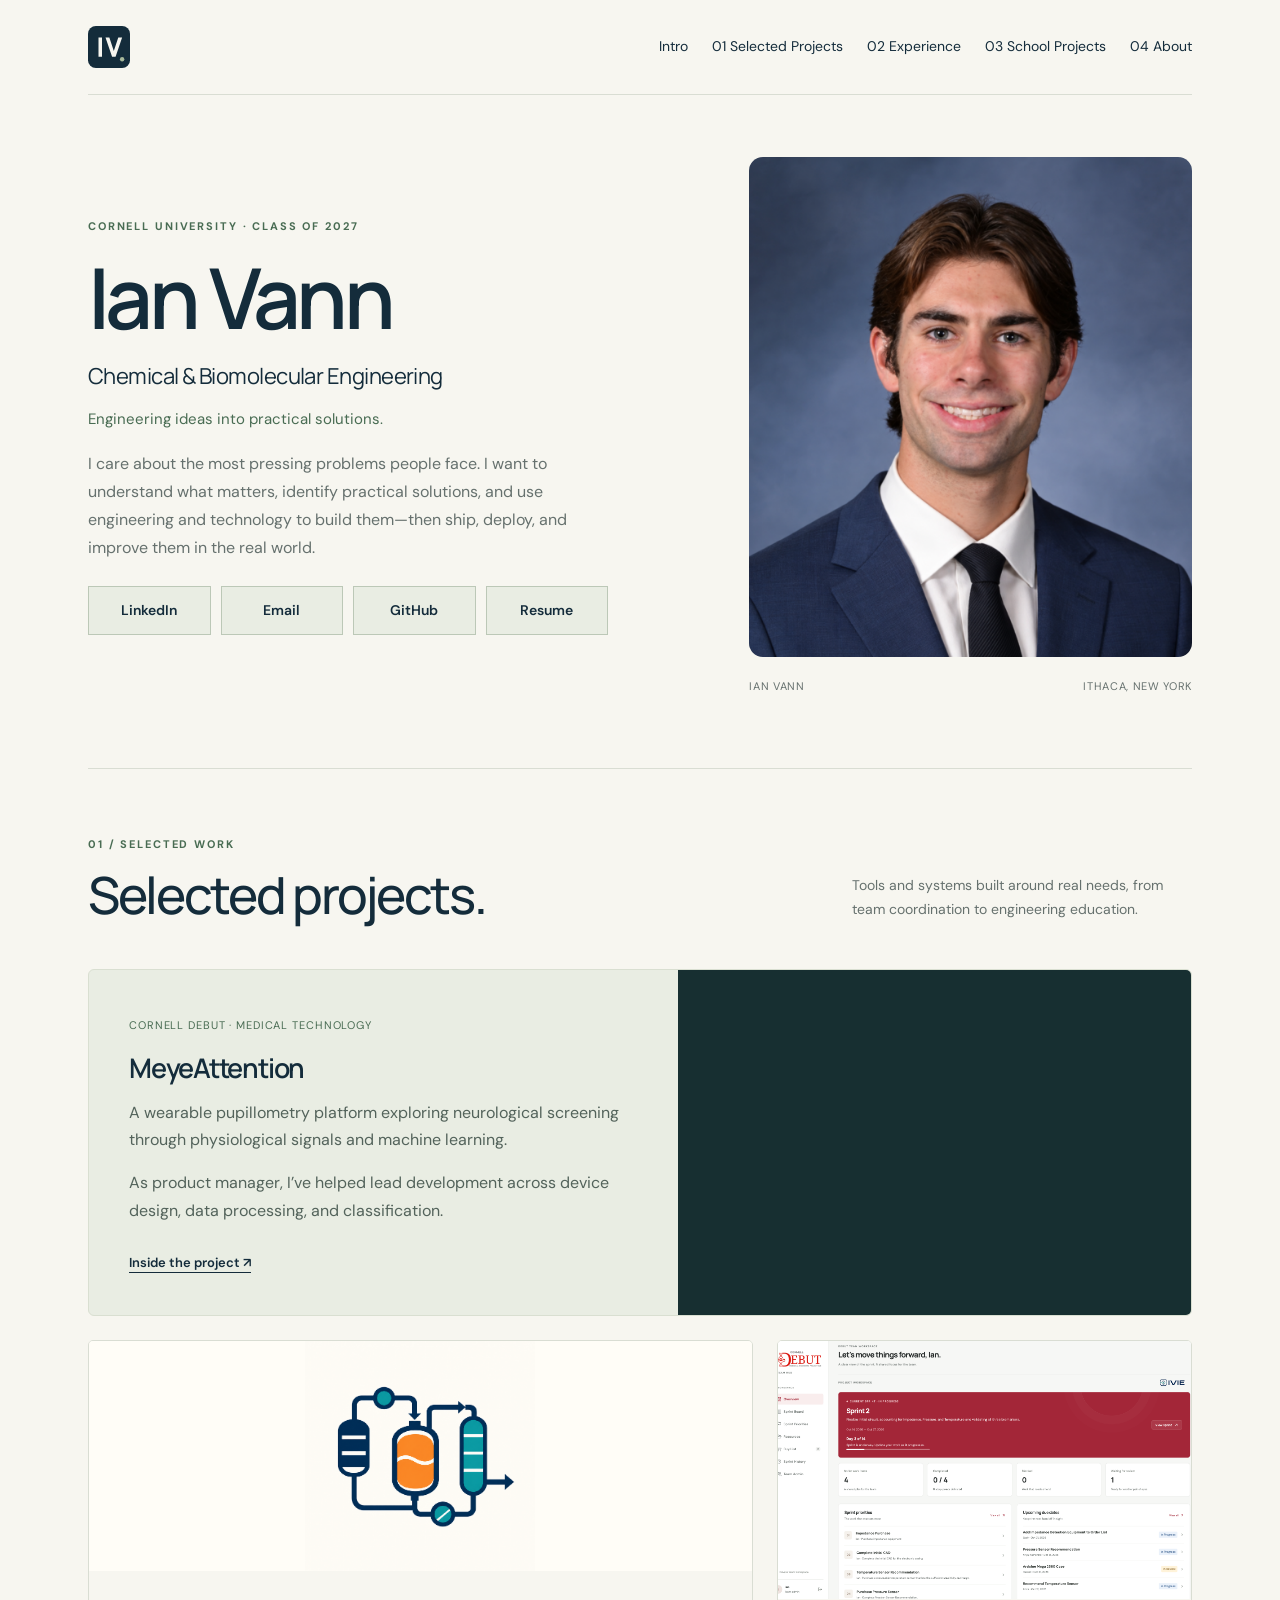
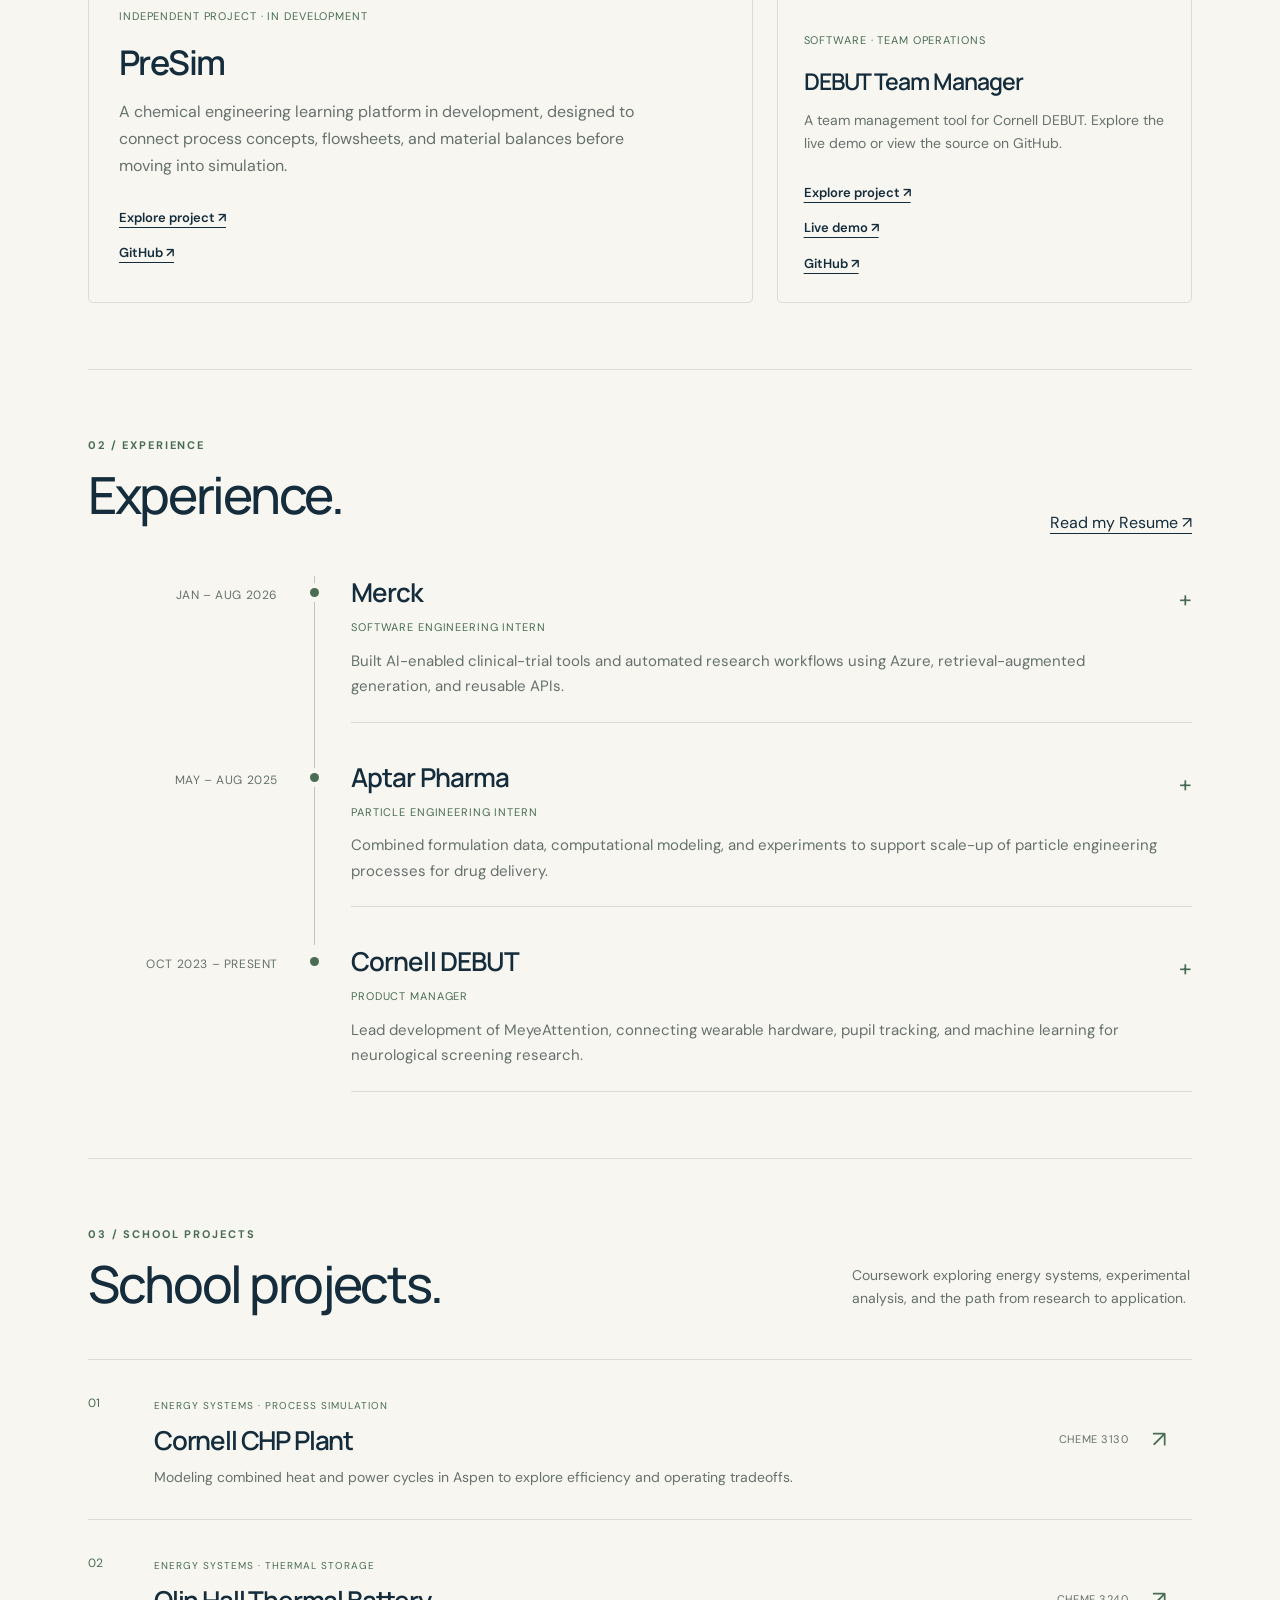
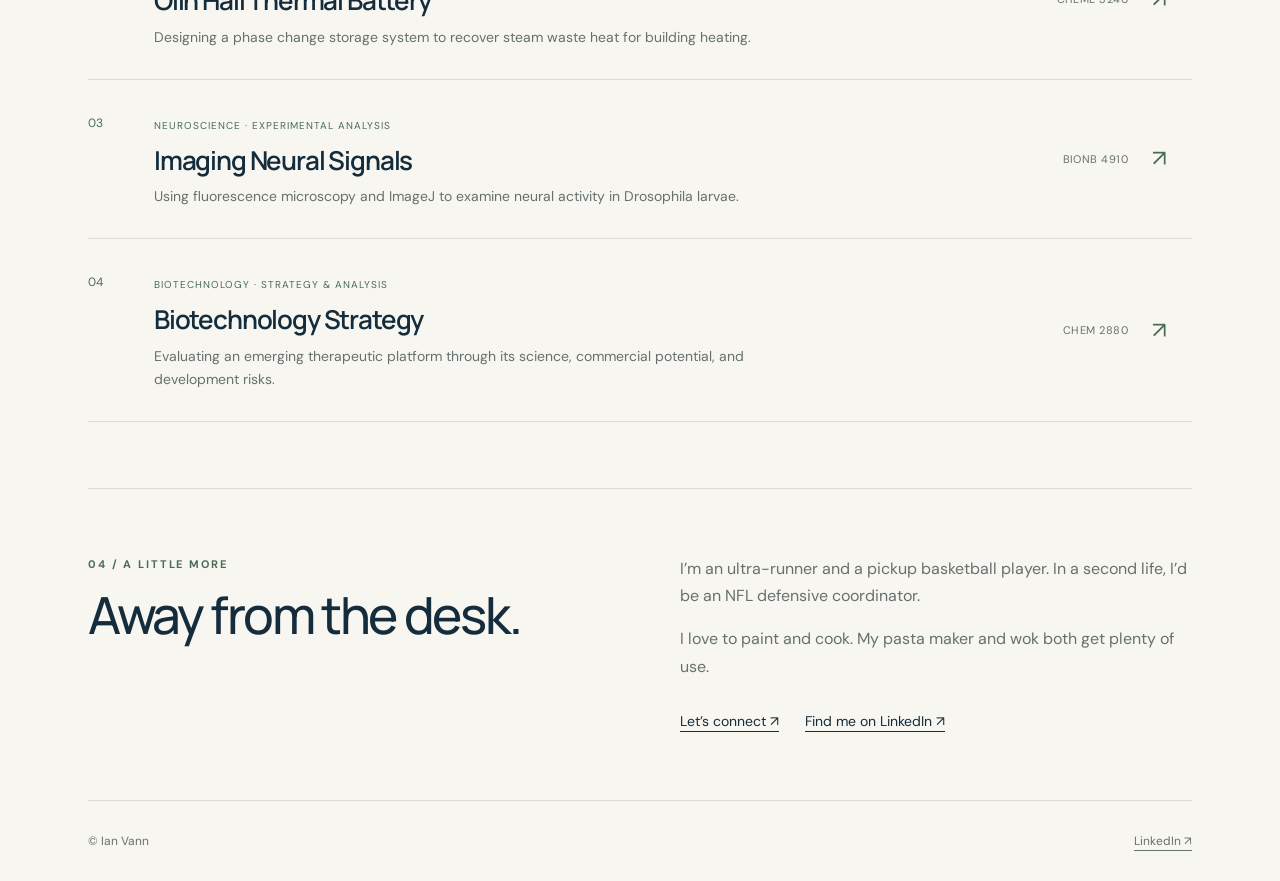
==== commit 85fe29e8: "Use supplied chemical process image for PreSim preview" ====
--- a/index.html
+++ b/index.html
@@ -1,5 +1,5 @@
-<!doctype html><html lang="en"><head><meta charset="utf-8"><meta name="viewport" content="width=device-width,initial-scale=1"><meta name="description" content="Ian Vann — Cornell engineering student building practical solutions with engineering, software, and emerging technology."><meta name="theme-color" content="#f7f6f0"><title>Ian Vann Portfolio</title><link rel="stylesheet" href="./style.css?v=section-tabs-1"><link rel="icon" type="image/svg+xml" href="./assets/monogram.svg"></head><body><a class="skip" href="#main">Skip to content</a><div class="wrap"><header class="nav"><a class="brand" href="./" aria-label="Ian Vann home"><img class="brand-mark" src="./assets/monogram.svg" alt="IV" width="42" height="42"></a><nav class="navlinks" aria-label="Main navigation"><a href="./#intro">Intro</a><a href="./#work" aria-label="01 — Selected Projects" title="Selected Projects">01 Selected Projects</a><a href="./#experience" aria-label="02 — Experience" title="Experience">02 Experience</a><a href="./#school" aria-label="03 — School Projects" title="School Projects">03 School Projects</a><a href="./#about" aria-label="04 — About" title="About">04 About</a></nav></header><main id="main"><section class="hero" id="intro"><div><div class="eyebrow">Cornell University · Class of 2027</div><h1 class="name-heading">Ian Vann</h1><p class="major">Chemical &amp; Biomolecular Engineering</p><p class="personal-tagline">Engineering ideas into practical solutions.</p><p class="hero-belief">I care about the most pressing problems people face. I want to understand what matters, identify practical solutions, and use engineering and technology to build them—then ship, deploy, and improve them in the real world.</p><nav class="profile-nodes" aria-label="Profiles and contact"><a class="profile-node" href="https://www.linkedin.com/in/ian-vann/">LinkedIn</a><a class="profile-node" href="mailto:icv3@cornell.edu">Email</a><a class="profile-node" href="https://github.com/iQuarter11">GitHub</a><a class="profile-node" href="assets/ian-vann-resume.pdf">Resume</a></nav></div><figure class="portrait"><img src="assets/headshot.png" alt="Ian Vann" fetchpriority="high"><figcaption><span>IAN VANN</span><span>ITHACA, NEW YORK</span></figcaption></figure></section>
-<section class="section" id="work"><div class="sectionhead"><div><div class="eyebrow">01 / Selected work</div><h2>Selected projects.</h2></div><p>Tools and systems built around real needs, from team coordination to engineering education.</p></div><article class="featured"><div class="featurecopy"><span class="tag">Cornell DEBUT · Medical technology</span><h3>MeyeAttention</h3><p>A wearable pupillometry platform exploring neurological screening through physiological signals and machine learning.</p><p>As product manager, I’ve helped lead development across device design, data processing, and classification.</p><a class="more" href="projects/meyeattention.html">Inside the project ↗</a></div><div class="video"><iframe src="https://www.youtube-nocookie.com/embed/VHh6c-7uNEg" title="MeyeAttention project video" loading="lazy" allow="accelerometer; autoplay; clipboard-write; encrypted-media; gyroscope; picture-in-picture; web-share" allowfullscreen referrerpolicy="strict-origin-when-cross-origin"></iframe></div></article><div class="grid"><article class="card presim-feature"><div class="art" aria-hidden="true"><pre>Concept → Flowsheet → Balance</pre></div><div class="cardcopy"><span class="tag">Independent project · In development</span><h3>PreSim</h3><p>A chemical engineering learning platform in development, designed to connect process concepts, flowsheets, and material balances before moving into simulation.</p><a class="more" href="projects/presim.html">Explore project ↗</a><br><a class="more" href="https://github.com/iQuarter11/PreSim">GitHub ↗</a></div></article><article class="card"><a class="demo-preview" href="projects/debut-manager.html" aria-label="Read about DEBUT Team Manager"><img src="assets/debut-app.png" alt="DEBUT Team Manager dashboard showing the current sprint, team priorities, and upcoming due dates" loading="lazy" ></a><div class="cardcopy"><span class="tag">Software · Team operations</span><h3>DEBUT Team Manager</h3><p>A team management tool for Cornell DEBUT. Explore the live demo or view the source on GitHub.</p><a class="more" href="projects/debut-manager.html">Explore project ↗</a><br><a class="more" href="https://debut-phase2a.vercel.app/">Live demo ↗</a><br><a class="more" href="https://github.com/iQuarter11/debut-phase2a">GitHub ↗</a></div></article></div></section>
+<!doctype html><html lang="en"><head><meta charset="utf-8"><meta name="viewport" content="width=device-width,initial-scale=1"><meta name="description" content="Ian Vann — Cornell engineering student building practical solutions with engineering, software, and emerging technology."><meta name="theme-color" content="#f7f6f0"><title>Ian Vann Portfolio</title><link rel="stylesheet" href="./style.css?v=presim-image-1"><link rel="icon" type="image/svg+xml" href="./assets/monogram.svg"></head><body><a class="skip" href="#main">Skip to content</a><div class="wrap"><header class="nav"><a class="brand" href="./" aria-label="Ian Vann home"><img class="brand-mark" src="./assets/monogram.svg" alt="IV" width="42" height="42"></a><nav class="navlinks" aria-label="Main navigation"><a href="./#intro">Intro</a><a href="./#work" aria-label="01 — Selected Projects" title="Selected Projects">01 Selected Projects</a><a href="./#experience" aria-label="02 — Experience" title="Experience">02 Experience</a><a href="./#school" aria-label="03 — School Projects" title="School Projects">03 School Projects</a><a href="./#about" aria-label="04 — About" title="About">04 About</a></nav></header><main id="main"><section class="hero" id="intro"><div><div class="eyebrow">Cornell University · Class of 2027</div><h1 class="name-heading">Ian Vann</h1><p class="major">Chemical &amp; Biomolecular Engineering</p><p class="personal-tagline">Engineering ideas into practical solutions.</p><p class="hero-belief">I care about the most pressing problems people face. I want to understand what matters, identify practical solutions, and use engineering and technology to build them—then ship, deploy, and improve them in the real world.</p><nav class="profile-nodes" aria-label="Profiles and contact"><a class="profile-node" href="https://www.linkedin.com/in/ian-vann/">LinkedIn</a><a class="profile-node" href="mailto:icv3@cornell.edu">Email</a><a class="profile-node" href="https://github.com/iQuarter11">GitHub</a><a class="profile-node" href="assets/ian-vann-resume.pdf">Resume</a></nav></div><figure class="portrait"><img src="assets/headshot.png" alt="Ian Vann" fetchpriority="high"><figcaption><span>IAN VANN</span><span>ITHACA, NEW YORK</span></figcaption></figure></section>
+<section class="section" id="work"><div class="sectionhead"><div><div class="eyebrow">01 / Selected work</div><h2>Selected projects.</h2></div><p>Tools and systems built around real needs, from team coordination to engineering education.</p></div><article class="featured"><div class="featurecopy"><span class="tag">Cornell DEBUT · Medical technology</span><h3>MeyeAttention</h3><p>A wearable pupillometry platform exploring neurological screening through physiological signals and machine learning.</p><p>As product manager, I’ve helped lead development across device design, data processing, and classification.</p><a class="more" href="projects/meyeattention.html">Inside the project ↗</a></div><div class="video"><iframe src="https://www.youtube-nocookie.com/embed/VHh6c-7uNEg" title="MeyeAttention project video" loading="lazy" allow="accelerometer; autoplay; clipboard-write; encrypted-media; gyroscope; picture-in-picture; web-share" allowfullscreen referrerpolicy="strict-origin-when-cross-origin"></iframe></div></article><div class="grid"><article class="card presim-feature"><a class="presim-preview" href="projects/presim.html"><img src="assets/presim-process.png" alt="PreSim chemical process illustration showing connected vessels and flow paths" loading="lazy" width="1254" height="1254"></a><div class="cardcopy"><span class="tag">Independent project · In development</span><h3>PreSim</h3><p>A chemical engineering learning platform in development, designed to connect process concepts, flowsheets, and material balances before moving into simulation.</p><a class="more" href="projects/presim.html">Explore project ↗</a><br><a class="more" href="https://github.com/iQuarter11/PreSim">GitHub ↗</a></div></article><article class="card"><a class="demo-preview" href="projects/debut-manager.html" aria-label="Read about DEBUT Team Manager"><img src="assets/debut-app.png" alt="DEBUT Team Manager dashboard showing the current sprint, team priorities, and upcoming due dates" loading="lazy" ></a><div class="cardcopy"><span class="tag">Software · Team operations</span><h3>DEBUT Team Manager</h3><p>A team management tool for Cornell DEBUT. Explore the live demo or view the source on GitHub.</p><a class="more" href="projects/debut-manager.html">Explore project ↗</a><br><a class="more" href="https://debut-phase2a.vercel.app/">Live demo ↗</a><br><a class="more" href="https://github.com/iQuarter11/debut-phase2a">GitHub ↗</a></div></article></div></section>
 <section class="section" id="experience"><div class="sectionhead"><div><div class="eyebrow">02 / Experience</div><h2>Experience.</h2></div><a href="assets/ian-vann-resume.pdf">Read my Resume ↗</a></div><ol class="timeline"><li class="timeline-entry"><p class="timeline-date">JAN – AUG 2026</p><details class="timeline-role"><summary><span class="timeline-company">Merck</span><span class="tag">Software Engineering Intern</span><span class="timeline-brief">Built AI-enabled clinical-trial tools and automated research workflows using Azure, retrieval-augmented generation, and reusable APIs.</span><span class="timeline-toggle" aria-hidden="true">+</span></summary><p>Owned development of a clinical-trial intelligence platform using Microsoft Copilot Studio, retrieval-augmented generation, Azure Functions, and an MCP server connected to ClinicalTrials.gov. Built reusable tools to query, standardize, and compare study records for research, clinical, and commercial teams. Also automated study-design generation through Power Automate, replacing an outsourced process and eliminating approximately $800K in external labor costs.</p></details></li><li class="timeline-entry"><p class="timeline-date">MAY – AUG 2025</p><details class="timeline-role"><summary><span class="timeline-company">Aptar Pharma</span><span class="tag">Particle Engineering Intern</span><span class="timeline-brief">Combined formulation data, computational modeling, and experiments to support scale-up of particle engineering processes for drug delivery.</span><span class="timeline-toggle" aria-hidden="true">+</span></summary><p>Developed a multivariate dataset connecting feed viscosity, atomization energy, particle size, powder yield, formulation composition, and stability. Used model predictions and experimental design to identify process conditions for scale-up to 300 g/hr—a 16× throughput increase while maintaining target particle-size distributions. The work supported formulations for pulmonary and nose-to-brain drug delivery.</p></details></li><li class="timeline-entry"><p class="timeline-date">OCT 2023 – PRESENT</p><details class="timeline-role"><summary><span class="timeline-company">Cornell DEBUT</span><span class="tag">Product Manager</span><span class="timeline-brief">Lead development of MeyeAttention, connecting wearable hardware, pupil tracking, and machine learning for neurological screening research.</span><span class="timeline-toggle" aria-hidden="true">+</span></summary><p>Lead an interdisciplinary engineering team through product definition, device development, computational integration, testing, and validation for MeyeAttention. Developed a pipeline connecting pupillometry data acquisition, feature processing, and CNN and logistic regression models, including biomarkers linked to responses during visual tasks. Our team won first place overall at the 2025 BMES Medtronic Student Design Competition.</p></details></li></ol></section>
 <section class="section" id="school"><div class="sectionhead"><div><div class="eyebrow">03 / School projects</div><h2>School projects.</h2></div><p>Coursework exploring energy systems, experimental analysis, and the path from research to application.</p></div><div class="school-list"><a class="school-row" href="projects/chp.html"><span class="school-number">01</span><div class="school-row-content"><span class="tag">Energy systems · Process simulation</span><h3>Cornell CHP Plant</h3><p>Modeling combined heat and power cycles in Aspen to explore efficiency and operating tradeoffs.</p></div><span class="school-course">CHEME 3130</span><span class="school-arrow" aria-hidden="true">↗</span></a><a class="school-row" href="projects/thermal-battery.html"><span class="school-number">02</span><div class="school-row-content"><span class="tag">Energy systems · Thermal storage</span><h3>Olin Hall Thermal Battery</h3><p>Designing a phase change storage system to recover steam waste heat for building heating.</p></div><span class="school-course">CHEME 3240</span><span class="school-arrow" aria-hidden="true">↗</span></a><a class="school-row" href="projects/neurophysiology.html"><span class="school-number">03</span><div class="school-row-content"><span class="tag">Neuroscience · Experimental analysis</span><h3>Imaging Neural Signals</h3><p>Using fluorescence microscopy and ImageJ to examine neural activity in Drosophila larvae.</p></div><span class="school-course">BIONB 4910</span><span class="school-arrow" aria-hidden="true">↗</span></a><a class="school-row" href="projects/photys.html"><span class="school-number">04</span><div class="school-row-content"><span class="tag">Biotechnology · Strategy &amp; analysis</span><h3>Biotechnology Strategy</h3><p>Evaluating an emerging therapeutic platform through its science, commercial potential, and development risks.</p></div><span class="school-course">CHEM 2880</span><span class="school-arrow" aria-hidden="true">↗</span></a></div></section>
 <section class="section" id="about"><div class="personal"><div><div class="eyebrow">04 / A little more</div><h2>Away from the desk.</h2></div><div><p>I’m an ultra-runner and a pickup basketball player. In a second life, I’d be an NFL defensive coordinator.</p><p>I love to paint and cook. My pasta maker and wok both get plenty of use.</p><div class="links"><a href="mailto:icv3@cornell.edu">Let’s connect ↗</a><a href="https://www.linkedin.com/in/ian-vann/">Find me on LinkedIn ↗</a></div></div></div></section></main><footer class="footer"><span>© Ian Vann</span><a href="https://www.linkedin.com/in/ian-vann/">LinkedIn ↗</a></footer></div></body></html>
--- a/style.css
+++ b/style.css
@@ -29,3 +29,5 @@
 .brand{display:inline-flex;align-items:center}.brand-mark{display:block;width:42px;height:42px}.brand:hover .brand-mark{opacity:.85}
 
 .navlinks{flex-wrap:wrap;justify-content:flex-end;gap:12px 24px}.navlinks a{padding:7px 0;border-bottom:1px solid transparent}.navlinks a:hover{border-bottom-color:var(--green)}@media(max-width:650px){.nav{align-items:flex-start;gap:20px}.navlinks{display:grid;grid-template-columns:repeat(2,auto);gap:4px 18px;font-size:12px}.navlinks a{padding:4px 0}}
+
+.presim-preview{display:flex;align-items:center;justify-content:center;height:230px;background:#fffdf7;overflow:hidden}.presim-preview img{display:block;width:100%;height:100%;object-fit:contain;transition:transform .2s}.presim-preview:hover img{transform:scale(1.03)}@media(max-width:800px){.presim-preview{height:230px}}
